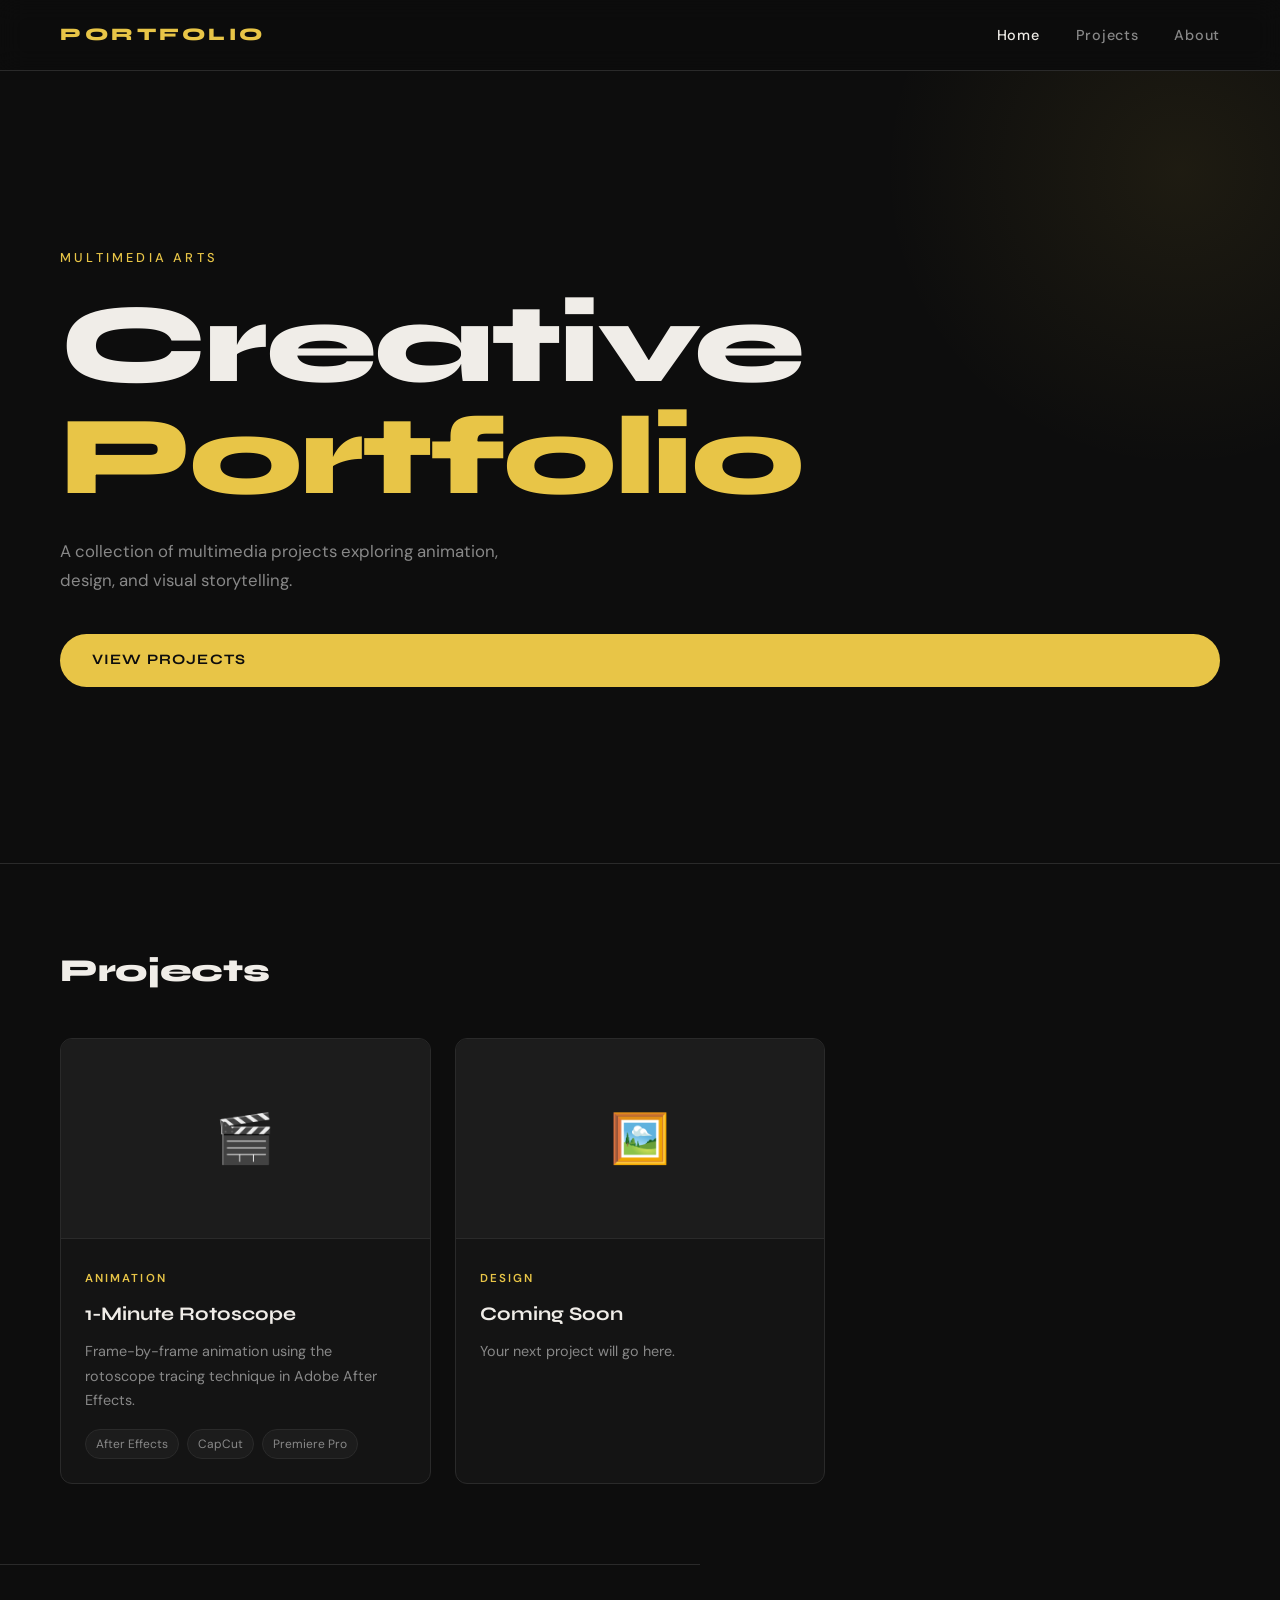
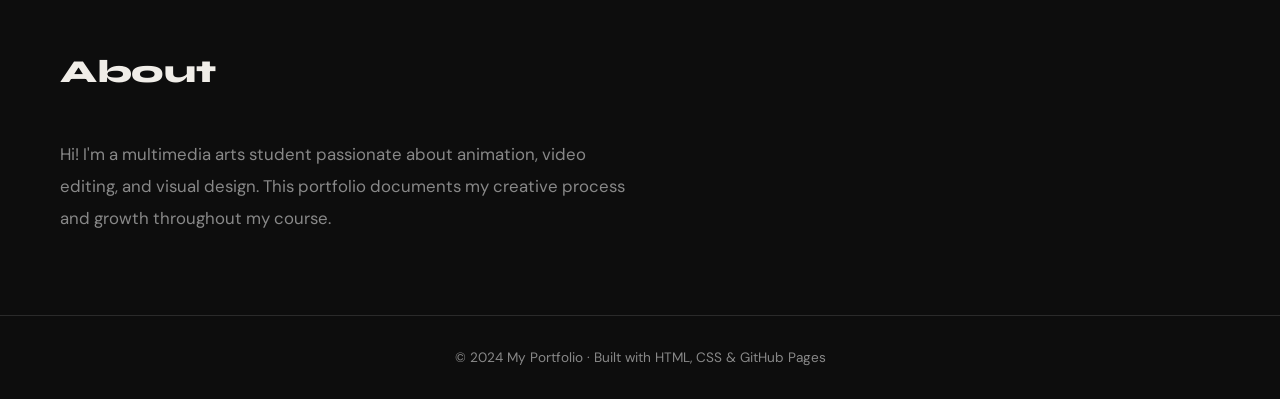
==== index.html @ 3c1a4a7f "Initial commit - ready for publish" ====
<!DOCTYPE html>
<html lang="en">
<head>
  <meta charset="UTF-8" />
  <meta name="viewport" content="width=device-width, initial-scale=1.0"/>
  <title>My Multimedia Portfolio</title>
  <link rel="stylesheet" href="style.css" />
  <link href="https://fonts.googleapis.com/css2?family=Syne:wght@400;600;700;800&family=DM+Sans:ital,wght@0,300;0,400;0,500;1,300&display=swap" rel="stylesheet"/>
</head>
<body>

  <!-- NAVBAR -->
  <nav class="navbar">
    <div class="nav-logo">PORTFOLIO</div>
    <ul class="nav-links">
      <li><a href="index.html" class="active">Home</a></li>
      <li><a href="#projects">Projects</a></li>
      <li><a href="#about">About</a></li>
    </ul>
  </nav>

  <!-- HERO -->
  <section class="hero">
    <div class="hero-tag">Multimedia Arts</div>
    <h1 class="hero-title">Creative<br/><span class="accent">Portfolio</span></h1>
    <p class="hero-sub">A collection of multimedia projects exploring animation, design, and visual storytelling.</p>
    <a href="#projects" class="btn-primary">View Projects</a>
  </section>

  <!-- PROJECTS GRID -->
  <section class="projects" id="projects">
    <h2 class="section-title">Projects</h2>
    <div class="projects-grid">

      <a href="portfolio/rotoscope.html" class="project-card">
        <div class="card-thumb">
          <div class="card-thumb-placeholder">🎬</div>
        </div>
        <div class="card-body">
          <span class="card-tag">Animation</span>
          <h3>1-Minute Rotoscope</h3>
          <p>Frame-by-frame animation using the rotoscope tracing technique in Adobe After Effects.</p>
          <div class="card-tools">
            <span>After Effects</span>
            <span>CapCut</span>
            <span>Premiere Pro</span>
          </div>
        </div>
      </a>

      <!-- Add more project cards here following the same structure -->
      <div class="project-card placeholder-card">
        <div class="card-thumb">
          <div class="card-thumb-placeholder">🖼️</div>
        </div>
        <div class="card-body">
          <span class="card-tag">Design</span>
          <h3>Coming Soon</h3>
          <p>Your next project will go here.</p>
        </div>
      </div>

    </div>
  </section>

  <!-- ABOUT -->
  <section class="about" id="about">
    <h2 class="section-title">About</h2>
    <div class="about-content">
      <p>Hi! I'm a multimedia arts student passionate about animation, video editing, and visual design. This portfolio documents my creative process and growth throughout my course.</p>
    </div>
  </section>

  <!-- FOOTER -->
  <footer class="footer">
    <p>© 2024 My Portfolio · Built with HTML, CSS & GitHub Pages</p>
  </footer>

</body>
</html>
---- style.css ----
/* =============================================
   GLOBAL RESET & VARIABLES
   ============================================= */
*, *::before, *::after {
  margin: 0;
  padding: 0;
  box-sizing: border-box;
}

:root {
  --bg:        #0d0d0d;
  --bg2:       #141414;
  --bg3:       #1c1c1c;
  --border:    #2a2a2a;
  --text:      #f0ede8;
  --text-muted:#888;
  --accent:    #e8c547;
  --accent2:   #e86f47;
  --radius:    12px;
  --font-head: 'Syne', sans-serif;
  --font-body: 'DM Sans', sans-serif;
}

html { scroll-behavior: smooth; }

body {
  background-color: var(--bg);
  color: var(--text);
  font-family: var(--font-body);
  font-size: 16px;
  line-height: 1.7;
}

a { text-decoration: none; color: inherit; }
img { max-width: 100%; display: block; border-radius: var(--radius); }

/* =============================================
   NAVBAR
   ============================================= */
.navbar {
  display: flex;
  align-items: center;
  justify-content: space-between;
  padding: 20px 60px;
  position: sticky;
  top: 0;
  z-index: 100;
  background: rgba(13,13,13,0.92);
  backdrop-filter: blur(12px);
  border-bottom: 1px solid var(--border);
}

.nav-logo {
  font-family: var(--font-head);
  font-weight: 800;
  font-size: 1.1rem;
  letter-spacing: 0.2em;
  color: var(--accent);
}

.nav-links {
  list-style: none;
  display: flex;
  gap: 36px;
}

.nav-links a {
  font-size: 0.9rem;
  font-weight: 500;
  color: var(--text-muted);
  letter-spacing: 0.05em;
  transition: color 0.2s;
}

.nav-links a:hover,
.nav-links a.active {
  color: var(--text);
}

/* =============================================
   HERO (index.html)
   ============================================= */
.hero {
  min-height: 88vh;
  display: flex;
  flex-direction: column;
  justify-content: center;
  padding: 80px 60px;
  position: relative;
  overflow: hidden;
}

.hero::before {
  content: '';
  position: absolute;
  top: -200px; right: -200px;
  width: 600px; height: 600px;
  border-radius: 50%;
  background: radial-gradient(circle, rgba(232,197,71,0.08) 0%, transparent 70%);
  pointer-events: none;
}

.hero-tag {
  font-size: 0.8rem;
  letter-spacing: 0.25em;
  text-transform: uppercase;
  color: var(--accent);
  margin-bottom: 20px;
  font-weight: 500;
}

.hero-title {
  font-family: var(--font-head);
  font-size: clamp(3.5rem, 9vw, 7rem);
  font-weight: 800;
  line-height: 1;
  letter-spacing: -0.02em;
  margin-bottom: 24px;
}

.hero-title .accent { color: var(--accent); }

.hero-sub {
  max-width: 480px;
  color: var(--text-muted);
  font-size: 1.05rem;
  margin-bottom: 40px;
}

.btn-primary {
  display: inline-block;
  background: var(--accent);
  color: #0d0d0d;
  font-family: var(--font-head);
  font-weight: 700;
  font-size: 0.9rem;
  letter-spacing: 0.08em;
  text-transform: uppercase;
  padding: 14px 32px;
  border-radius: 100px;
  transition: opacity 0.2s, transform 0.2s;
}

.btn-primary:hover {
  opacity: 0.85;
  transform: translateY(-2px);
}

/* =============================================
   SECTION TITLES
   ============================================= */
.section-title {
  font-family: var(--font-head);
  font-size: 2rem;
  font-weight: 800;
  letter-spacing: -0.01em;
  margin-bottom: 40px;
}

/* =============================================
   PROJECTS GRID (index.html)
   ============================================= */
.projects {
  padding: 80px 60px;
  border-top: 1px solid var(--border);
}

.projects-grid {
  display: grid;
  grid-template-columns: repeat(auto-fill, minmax(320px, 1fr));
  gap: 24px;
}

.project-card {
  background: var(--bg2);
  border: 1px solid var(--border);
  border-radius: var(--radius);
  overflow: hidden;
  transition: transform 0.25s, border-color 0.25s;
  display: block;
}

.project-card:hover {
  transform: translateY(-6px);
  border-color: var(--accent);
}

.placeholder-card { cursor: default; }
.placeholder-card:hover { transform: none; border-color: var(--border); }

.card-thumb {
  background: var(--bg3);
  height: 200px;
  display: flex;
  align-items: center;
  justify-content: center;
  border-bottom: 1px solid var(--border);
}

.card-thumb-placeholder { font-size: 3rem; }

.card-body { padding: 24px; }

.card-tag {
  font-size: 0.72rem;
  letter-spacing: 0.18em;
  text-transform: uppercase;
  color: var(--accent);
  font-weight: 600;
}

.card-body h3 {
  font-family: var(--font-head);
  font-size: 1.2rem;
  font-weight: 700;
  margin: 8px 0;
}

.card-body p {
  color: var(--text-muted);
  font-size: 0.9rem;
  margin-bottom: 16px;
}

.card-tools {
  display: flex;
  flex-wrap: wrap;
  gap: 8px;
}

.card-tools span {
  font-size: 0.75rem;
  padding: 4px 10px;
  background: var(--bg3);
  border: 1px solid var(--border);
  border-radius: 100px;
  color: var(--text-muted);
}

/* =============================================
   ABOUT (index.html)
   ============================================= */
.about {
  padding: 80px 60px;
  border-top: 1px solid var(--border);
  max-width: 700px;
}

.about-content p {
  font-size: 1.05rem;
  color: var(--text-muted);
  line-height: 1.9;
}

/* =============================================
   FOOTER
   ============================================= */
.footer {
  padding: 30px 60px;
  border-top: 1px solid var(--border);
  text-align: center;
  color: var(--text-muted);
  font-size: 0.85rem;
}

/* =============================================
   PROJECT PAGE HERO (rotoscope.html)
   ============================================= */
.project-hero {
  padding: 80px 60px 60px;
  border-bottom: 1px solid var(--border);
}

.back-link {
  display: inline-flex;
  align-items: center;
  gap: 8px;
  font-size: 0.85rem;
  color: var(--text-muted);
  margin-bottom: 32px;
  transition: color 0.2s;
}
.back-link:hover { color: var(--text); }

.project-hero-tag {
  font-size: 0.78rem;
  letter-spacing: 0.2em;
  text-transform: uppercase;
  color: var(--accent);
  font-weight: 600;
  margin-bottom: 16px;
}

.project-hero h1 {
  font-family: var(--font-head);
  font-size: clamp(2rem, 5vw, 3.8rem);
  font-weight: 800;
  line-height: 1.1;
  letter-spacing: -0.02em;
  margin-bottom: 16px;
  max-width: 700px;
}

.project-hero p {
  color: var(--text-muted);
  font-size: 1.05rem;
  max-width: 580px;
  margin-bottom: 28px;
}

.tool-badges {
  display: flex;
  flex-wrap: wrap;
  gap: 10px;
  margin-bottom: 8px;
}

.tool-badge {
  font-size: 0.8rem;
  font-weight: 500;
  padding: 6px 16px;
  background: var(--bg3);
  border: 1px solid var(--border);
  border-radius: 100px;
  color: var(--text);
}

.disclaimer {
  font-size: 0.8rem;
  color: var(--text-muted);
  font-style: italic;
  margin-top: 12px;
}

/* =============================================
   VIDEO SECTION
   ============================================= */
.video-section {
  padding: 60px;
  border-bottom: 1px solid var(--border);
}

.video-wrapper {
  position: relative;
  padding-bottom: 56.25%;
  height: 0;
  border-radius: var(--radius);
  overflow: hidden;
  background: var(--bg3);
  max-width: 900px;
}

.video-wrapper iframe {
  position: absolute;
  top: 0; left: 0;
  width: 100%; height: 100%;
  border: none;
  border-radius: var(--radius);
}

.video-placeholder {
  position: absolute;
  top: 0; left: 0;
  width: 100%; height: 100%;
  display: flex;
  align-items: center;
  justify-content: center;
  background: var(--bg3);
  border: 2px dashed var(--border);
  border-radius: var(--radius);
  font-size: 1.1rem;
  color: var(--text-muted);
}

.video-placeholder p {
  margin: 0;
}

/* =============================================
   STEPS SECTION
   ============================================= */
.steps-section {
  padding: 80px 60px;
  border-bottom: 1px solid var(--border);
}

.steps-list {
  display: flex;
  flex-direction: column;
  gap: 60px;
  max-width: 860px;
}

.step-item {
  display: grid;
  grid-template-columns: 60px 1fr;
  gap: 24px;
  align-items: start;
}

.step-num {
  font-family: var(--font-head);
  font-size: 3rem;
  font-weight: 800;
  color: var(--border);
  line-height: 1;
  user-select: none;
}

.step-text h5 {
  font-family: var(--font-head);
  font-size: 1.1rem;
  font-weight: 700;
  margin-bottom: 8px;
  color: var(--text);
}

.step-text p {
  color: var(--text-muted);
  font-size: 0.95rem;
  margin-bottom: 16px;
}

.step-text img {
  width: 100%;
  max-width: 600px;
  border: 1px solid var(--border);
  border-radius: var(--radius);
}

/* =============================================
   WEEKLY PROGRESS TABS
   ============================================= */
.progress-section {
  padding: 80px 60px;
}

.weeks-tabs {
  display: flex;
  flex-wrap: wrap;
  gap: 8px;
  margin-bottom: 40px;
}

.week-btn {
  padding: 8px 18px;
  border: 1px solid var(--border);
  border-radius: 100px;
  background: transparent;
  color: var(--text-muted);
  font-family: var(--font-body);
  font-size: 0.85rem;
  cursor: pointer;
  transition: all 0.2s;
}

.week-btn:hover {
  border-color: var(--accent);
  color: var(--text);
}

.week-btn.active {
  background: var(--accent);
  border-color: var(--accent);
  color: #0d0d0d;
  font-weight: 600;
}

.week-content {
  background: var(--bg2);
  border: 1px solid var(--border);
  border-radius: var(--radius);
  padding: 36px;
  min-height: 200px;
  animation: fadeIn 0.3s ease;
}

.week-content h4 {
  font-family: var(--font-head);
  font-size: 1.1rem;
  margin-bottom: 12px;
  color: var(--accent);
}

.week-content p {
  color: var(--text-muted);
  font-size: 0.95rem;
}

@keyframes fadeIn {
  from { opacity: 0; transform: translateY(8px); }
  to   { opacity: 1; transform: translateY(0); }
}

/* =============================================
   RESPONSIVE
   ============================================= */
@media (max-width: 768px) {
  .navbar { padding: 16px 24px; }
  .nav-links { gap: 20px; }
  .hero, .projects, .about, .footer,
  .project-hero, .video-section,
  .steps-section, .progress-section { padding-left: 24px; padding-right: 24px; }
  .step-item { grid-template-columns: 40px 1fr; }
  .step-num { font-size: 2rem; }
}
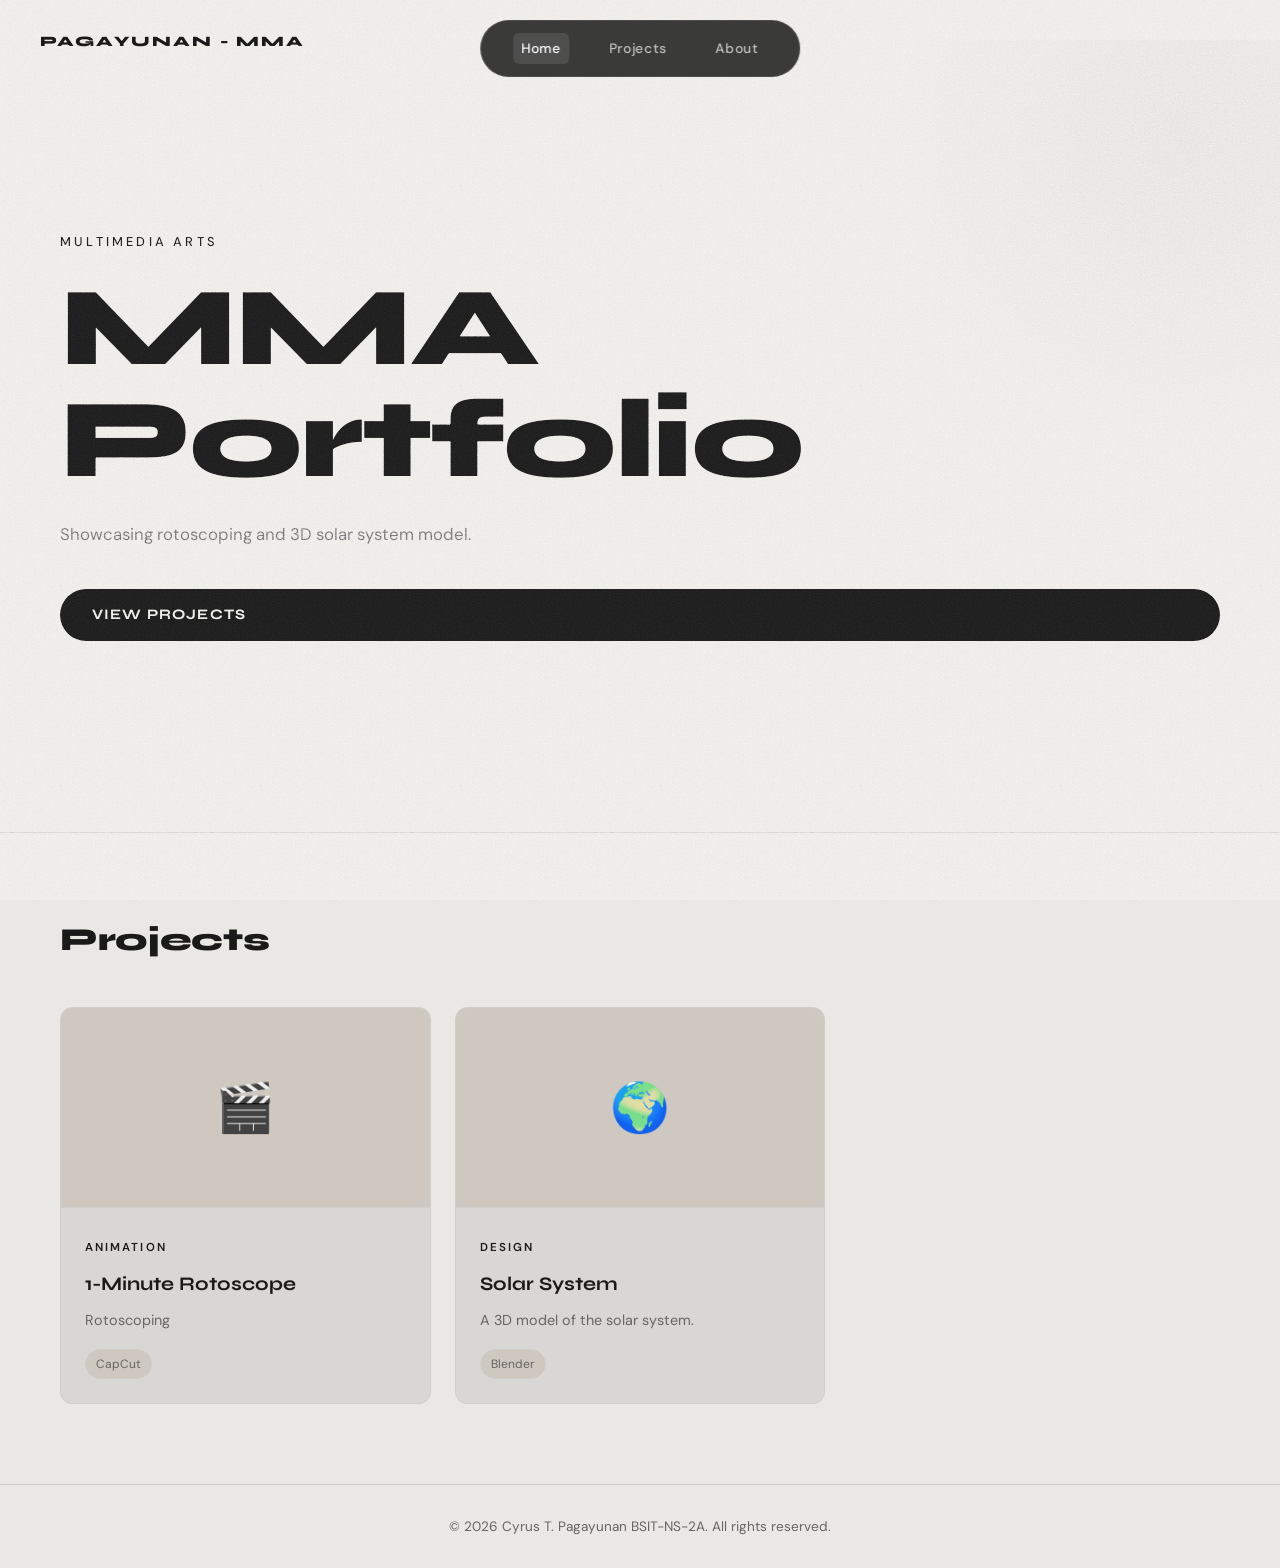
==== commit d6b0d002: "CSS Update" ====
--- a/index.html
+++ b/index.html
@@ -3,7 +3,7 @@
 <head>
   <meta charset="UTF-8" />
   <meta name="viewport" content="width=device-width, initial-scale=1.0"/>
-  <title>My Multimedia Portfolio</title>
+  <title>MMA Portfolio</title>
   <link rel="stylesheet" href="style.css" />
   <link href="https://fonts.googleapis.com/css2?family=Syne:wght@400;600;700;800&family=DM+Sans:ital,wght@0,300;0,400;0,500;1,300&display=swap" rel="stylesheet"/>
 </head>
@@ -11,19 +11,19 @@
 
   <!-- NAVBAR -->
   <nav class="navbar">
-    <div class="nav-logo">PORTFOLIO</div>
+    <a href="index.html" class="brand-logo">PAGAYUNAN - MMA</a>
     <ul class="nav-links">
       <li><a href="index.html" class="active">Home</a></li>
       <li><a href="#projects">Projects</a></li>
-      <li><a href="#about">About</a></li>
+      <li><a href="about.html">About</a></li>
     </ul>
   </nav>
 
   <!-- HERO -->
   <section class="hero">
     <div class="hero-tag">Multimedia Arts</div>
-    <h1 class="hero-title">Creative<br/><span class="accent">Portfolio</span></h1>
-    <p class="hero-sub">A collection of multimedia projects exploring animation, design, and visual storytelling.</p>
+    <h1 class="hero-title">MMA<br/><span class="accent">Portfolio</span></h1>
+    <p class="hero-sub">Showcasing rotoscoping and 3D solar system model.</p>
     <a href="#projects" class="btn-primary">View Projects</a>
   </section>
 
@@ -39,41 +39,37 @@
         <div class="card-body">
           <span class="card-tag">Animation</span>
           <h3>1-Minute Rotoscope</h3>
-          <p>Frame-by-frame animation using the rotoscope tracing technique in Adobe After Effects.</p>
+          <p>Rotoscoping</p>
           <div class="card-tools">
-            <span>After Effects</span>
+            
             <span>CapCut</span>
-            <span>Premiere Pro</span>
+          
           </div>
         </div>
       </a>
 
-      <!-- Add more project cards here following the same structure -->
-      <div class="project-card placeholder-card">
+      <a href="portfolio/solarsystem.html" class="project-card">
         <div class="card-thumb">
-          <div class="card-thumb-placeholder">🖼️</div>
+          <div class="card-thumb-placeholder">🌍</div>
         </div>
         <div class="card-body">
           <span class="card-tag">Design</span>
-          <h3>Coming Soon</h3>
-          <p>Your next project will go here.</p>
+          <h3>Solar System</h3>
+          <p>A 3D model of the solar system.</p>
+          <div class="card-tools">
+
+            <span>Blender</span>
+          
+          </div>
         </div>
-      </div>
+      </a>
 
-    </div>
-  </section>
-
-  <!-- ABOUT -->
-  <section class="about" id="about">
-    <h2 class="section-title">About</h2>
-    <div class="about-content">
-      <p>Hi! I'm a multimedia arts student passionate about animation, video editing, and visual design. This portfolio documents my creative process and growth throughout my course.</p>
     </div>
   </section>
 
   <!-- FOOTER -->
   <footer class="footer">
-    <p>© 2024 My Portfolio · Built with HTML, CSS & GitHub Pages</p>
+    <p>© 2026 Cyrus T. Pagayunan BSIT-NS-2A. All rights reserved.</p>
   </footer>
 
 </body>
--- a/style.css
+++ b/style.css
@@ -8,14 +8,14 @@
 }
 
 :root {
-  --bg:        #0d0d0d;
-  --bg2:       #141414;
-  --bg3:       #1c1c1c;
-  --border:    #2a2a2a;
-  --text:      #f0ede8;
-  --text-muted:#888;
-  --accent:    #e8c547;
-  --accent2:   #e86f47;
+  --bg:        #EAE8E4;
+  --bg2:       #D9D7D3;
+  --bg3:       #CFC8C0;
+  --border:    #D0CECA;
+  --text:      #1A1A1A;
+  --text-muted:#666666;
+  --accent:    #1A1A1A;
+  --accent2:   #333333;
   --radius:    12px;
   --font-head: 'Syne', sans-serif;
   --font-body: 'DM Sans', sans-serif;
@@ -29,6 +29,32 @@
   font-family: var(--font-body);
   font-size: 16px;
   line-height: 1.7;
+  position: relative;
+  animation: pageTransition 0.6s ease-out;
+}
+
+@keyframes pageTransition {
+  from {
+    opacity: 0;
+    transform: translateY(10px);
+  }
+  to {
+    opacity: 1;
+    transform: translateY(0);
+  }
+}
+
+body::before {
+  content: '';
+  position: fixed;
+  top: 0;
+  left: 0;
+  width: 100%;
+  height: 100%;
+  background-image: url('data:image/svg+xml,<svg xmlns="http://www.w3.org/2000/svg" width="100" height="100"><filter id="noise"><feTurbulence type="fractalNoise" baseFrequency="0.9" numOctaves="4" /><feColorMatrix type="saturate" values="0.3" /></filter><rect width="100" height="100" fill="%23EAE8E4" filter="url(%23noise)" /><rect width="100" height="100" fill="%231A1A1A" opacity="0.03" filter="url(%23noise)" /></svg>');
+  pointer-events: none;
+  z-index: 1;
+  mix-blend-mode: overlay;
 }
 
 a { text-decoration: none; color: inherit; }
@@ -41,40 +67,66 @@
   display: flex;
   align-items: center;
   justify-content: space-between;
-  padding: 20px 60px;
-  position: sticky;
-  top: 0;
+  padding: 20px 40px;
+  position: relative;
   z-index: 100;
-  background: rgba(13,13,13,0.92);
-  backdrop-filter: blur(12px);
-  border-bottom: 1px solid var(--border);
-}
-
-.nav-logo {
+  pointer-events: none;
+}
+
+.brand-logo {
   font-family: var(--font-head);
   font-weight: 800;
-  font-size: 1.1rem;
+  font-size: 0.9rem;
+  letter-spacing: 0.15em;
+  color: var(--text);
+  pointer-events: auto;
+  z-index: 101;
+  position: absolute;
+  top: 30px;
+  left: 40px;
+  text-decoration: none;
+  transition: all 0.2s ease;
+}
+
+.brand-logo:hover {
+  opacity: 0.7;
   letter-spacing: 0.2em;
-  color: var(--accent);
 }
 
 .nav-links {
   list-style: none;
   display: flex;
-  gap: 36px;
+  gap: 32px;
+  position: fixed;
+  top: 20px;
+  left: 50%;
+  transform: translateX(-50%);
+  background: rgba(26, 26, 26, 0.85);
+  backdrop-filter: blur(12px);
+  border: 1px solid rgba(255, 255, 255, 0.1);
+  border-radius: 50px;
+  padding: 12px 32px;
+  pointer-events: auto;
+  z-index: 101;
 }
 
 .nav-links a {
-  font-size: 0.9rem;
+  font-size: 0.85rem;
   font-weight: 500;
-  color: var(--text-muted);
+  color: #ffffff;
   letter-spacing: 0.05em;
-  transition: color 0.2s;
+  transition: all 0.2s ease;
+  opacity: 0.7;
+  display: inline-block;
+  padding: 4px 8px;
+  border-radius: 6px;
 }
 
 .nav-links a:hover,
 .nav-links a.active {
-  color: var(--text);
+  color: #ffffff;
+  opacity: 1;
+  background: rgba(255, 255, 255, 0.1);
 }
 
 /* =============================================
@@ -96,7 +148,7 @@
   top: -200px; right: -200px;
   width: 600px; height: 600px;
   border-radius: 50%;
-  background: radial-gradient(circle, rgba(232,197,71,0.08) 0%, transparent 70%);
+  background: radial-gradient(circle, rgba(26,26,26,0.04) 0%, transparent 70%);
   pointer-events: none;
 }
 
@@ -130,7 +182,7 @@
 .btn-primary {
   display: inline-block;
   background: var(--accent);
-  color: #0d0d0d;
+  color: #EAE8E4;
   font-family: var(--font-head);
   font-weight: 700;
   font-size: 0.9rem;
@@ -235,6 +287,27 @@
   border: 1px solid var(--border);
   border-radius: 100px;
   color: var(--text-muted);
+}
+
+/* =============================================
+   IFRAME CONTAINER
+   ============================================= */
+.iframe-container {
+  background: var(--bg2);
+  border: 1px solid #1A1A1A;
+  border-radius: var(--radius);
+  overflow: hidden;
+  min-height: 600px;
+  display: flex;
+  align-items: center;
+  justify-content: center;
+}
+
+.preview-iframe {
+  width: 100%;
+  height: 100%;
+  border: none;
+  min-height: 600px;
 }
 
 /* =============================================
@@ -462,7 +535,7 @@
 .week-btn.active {
   background: var(--accent);
   border-color: var(--accent);
-  color: #0d0d0d;
+  color: #EAE8E4;
   font-weight: 600;
 }
 
@@ -488,7 +561,7 @@
 }
 
 @keyframes fadeIn {
-  from { opacity: 0; transform: translateY(8px); }
+  from { opacity: 0; transform: translateY(10px); }
   to   { opacity: 1; transform: translateY(0); }
 }
 
@@ -503,4 +576,52 @@
   .steps-section, .progress-section { padding-left: 24px; padding-right: 24px; }
   .step-item { grid-template-columns: 40px 1fr; }
   .step-num { font-size: 2rem; }
+}
+
+/* =============================================
+   SOLARSYSTEM
+   ============================================= */
+
+.solar-body {
+  height: 100%;
+  overflow: hidden;
+  display: flex;
+  align-items: center;
+  justify-content: center;
+}
+
+.solar-container {
+  text-align: center;
+  display: flex;
+  flex-direction: column;
+  align-items: center;
+  justify-content: center;
+  padding: 40px 20px;
+}
+
+.solar-title {
+  font-family: var(--font-head);
+  font-size: clamp(2.5rem, 8vw, 4.5rem);
+  font-weight: 800;
+  letter-spacing: -0.02em;
+  line-height: 1;
+  margin-bottom: 20px;
+}
+
+.solar-hr {
+  width: 60px;
+  height: 1px;
+  background-color: var(--text);
+  border: none;
+  margin: 24px 0;
+}
+
+.solar-sub {
+  font-family: var(--font-body);
+  font-size: clamp(0.9rem, 2vw, 1.1rem);
+  font-weight: 400;
+  letter-spacing: 0.1em;
+  text-transform: uppercase;
+  color: var(--text);
+  opacity: 0.8;
 }
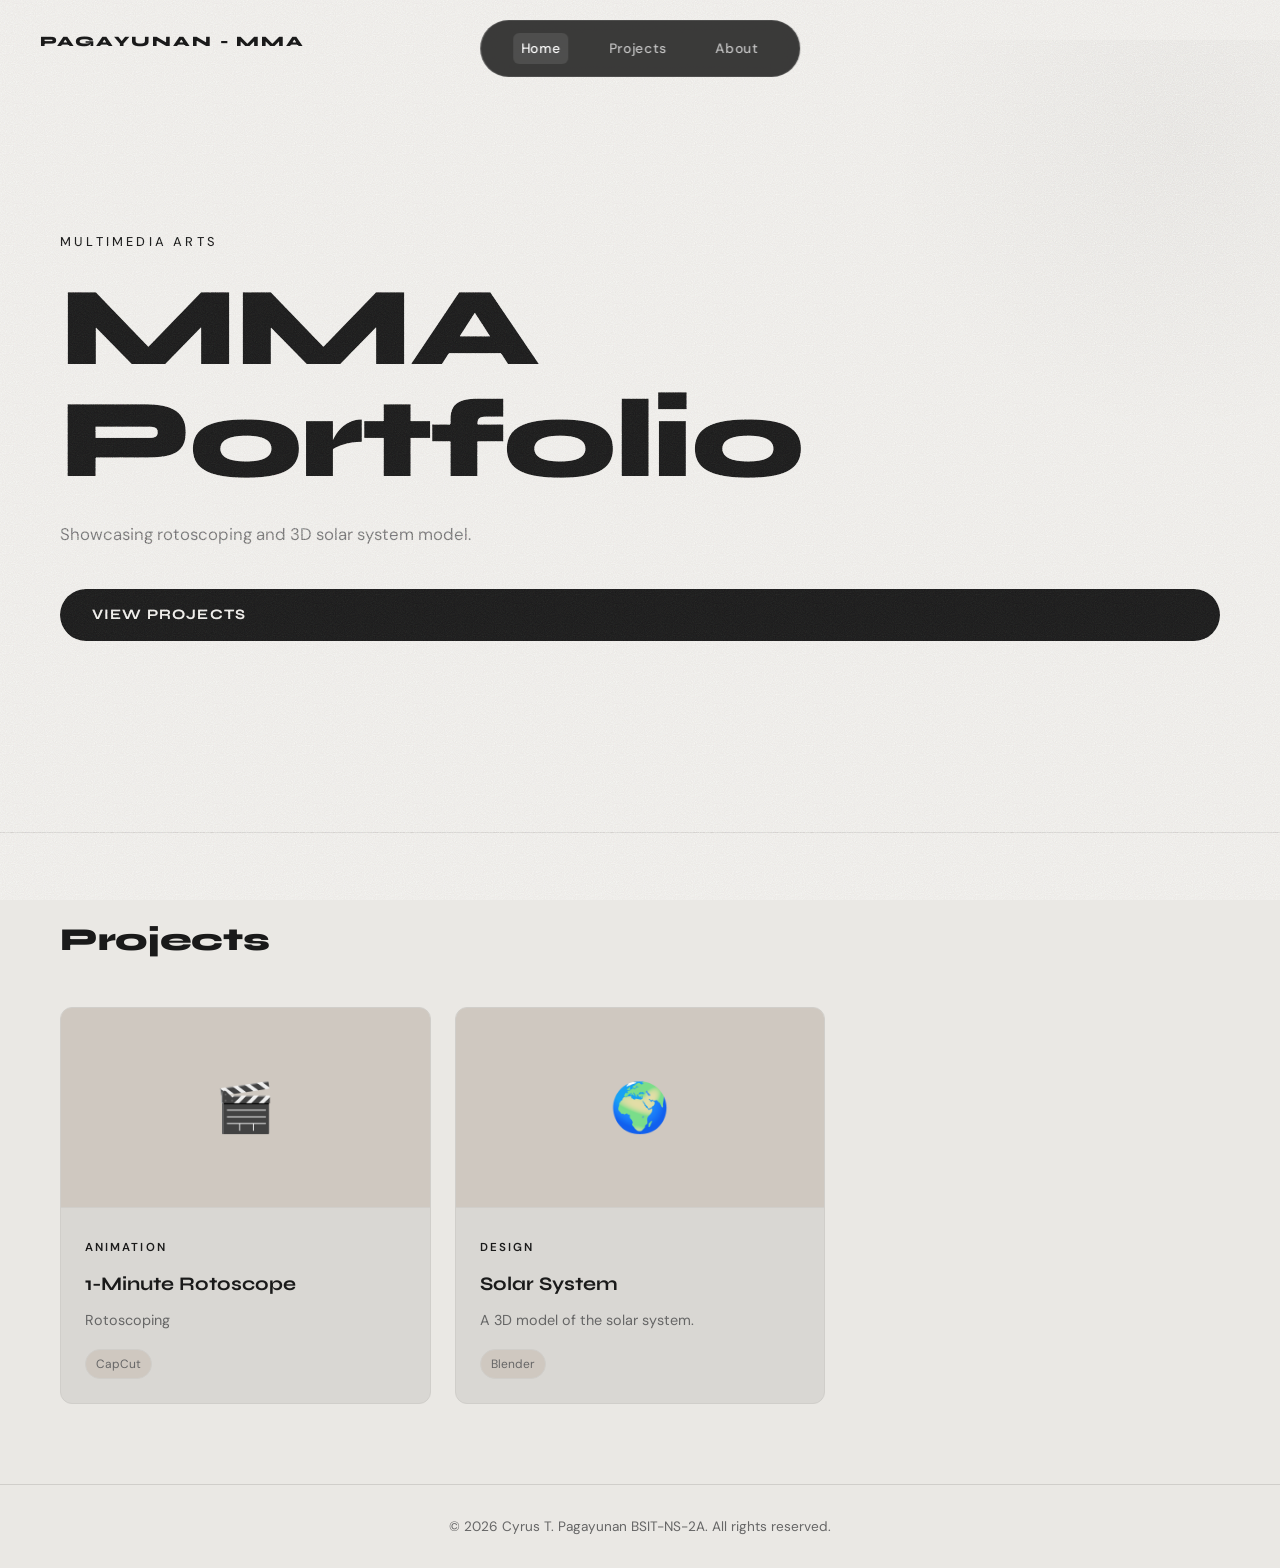
==== commit b175020e: "validation" ====
--- a/index.html
+++ b/index.html
@@ -1,11 +1,11 @@
 <!DOCTYPE html>
 <html lang="en">
 <head>
-  <meta charset="UTF-8" />
-  <meta name="viewport" content="width=device-width, initial-scale=1.0"/>
+  <meta charset="UTF-8">
+  <meta name="viewport" content="width=device-width, initial-scale=1.0">
   <title>MMA Portfolio</title>
-  <link rel="stylesheet" href="style.css" />
-  <link href="https://fonts.googleapis.com/css2?family=Syne:wght@400;600;700;800&family=DM+Sans:ital,wght@0,300;0,400;0,500;1,300&display=swap" rel="stylesheet"/>
+  <link rel="stylesheet" href="style.css">
+  <link href="https://fonts.googleapis.com/css2?family=Syne:wght@400;600;700;800&family=DM+Sans:ital,wght@0,300;0,400;0,500;1,300&display=swap" rel="stylesheet">
 </head>
 <body>
 
--- a/style.css
+++ b/style.css
@@ -24,9 +24,9 @@
 html { scroll-behavior: smooth; }
 
 body {
-  background-color: var(--bg);
-  color: var(--text);
-  font-family: var(--font-body);
+  background-color: var(--bg, #EAE8E4);
+  color: var(--text, #1A1A1A);
+  font-family: var(--font-body, 'DM Sans', sans-serif);
   font-size: 16px;
   line-height: 1.7;
   position: relative;
@@ -58,7 +58,7 @@
 }
 
 a { text-decoration: none; color: inherit; }
-img { max-width: 100%; display: block; border-radius: var(--radius); }
+img { max-width: 100%; display: block; border-radius: var(--radius, 12px); }
 
 /* =============================================
    NAVBAR
@@ -74,12 +74,12 @@
 }
 
 .brand-logo {
-  font-family: var(--font-head);
+  font-family: var(--font-head, 'Syne', sans-serif);
   font-weight: 800;
   font-size: 0.9rem;
   letter-spacing: 0.15em;
-  color: var(--text);
-  pointer-events: auto;
+  color: var(--text, #1A1A1A);
+  pointer-events: auto; /* Necessary: parent navbar has pointer-events: none; re-enables logo interactivity */
   z-index: 101;
   position: absolute;
   top: 30px;
@@ -106,8 +106,9 @@
   border: 1px solid rgba(255, 255, 255, 0.1);
   border-radius: 50px;
   padding: 12px 32px;
-  pointer-events: auto;
+  pointer-events: auto; /* Necessary: parent navbar has pointer-events: none; re-enables nav link interactivity */
   z-index: 101;
+  /* nav-links uses hardcoded colors for dark contrast, no var fallbacks needed */
 }
 
 .nav-links a {
@@ -156,13 +157,13 @@
   font-size: 0.8rem;
   letter-spacing: 0.25em;
   text-transform: uppercase;
-  color: var(--accent);
+  color: var(--accent, #1A1A1A);
   margin-bottom: 20px;
   font-weight: 500;
 }
 
 .hero-title {
-  font-family: var(--font-head);
+  font-family: var(--font-head, 'Syne', sans-serif);
   font-size: clamp(3.5rem, 9vw, 7rem);
   font-weight: 800;
   line-height: 1;
@@ -170,20 +171,20 @@
   margin-bottom: 24px;
 }
 
-.hero-title .accent { color: var(--accent); }
+.hero-title .accent { color: var(--accent, #1A1A1A); }
 
 .hero-sub {
   max-width: 480px;
-  color: var(--text-muted);
+  color: var(--text-muted, #666666);
   font-size: 1.05rem;
   margin-bottom: 40px;
 }
 
 .btn-primary {
   display: inline-block;
-  background: var(--accent);
+  background: var(--accent, #1A1A1A);
   color: #EAE8E4;
-  font-family: var(--font-head);
+  font-family: var(--font-head, 'Syne', sans-serif);
   font-weight: 700;
   font-size: 0.9rem;
   letter-spacing: 0.08em;
@@ -202,7 +203,7 @@
    SECTION TITLES
    ============================================= */
 .section-title {
-  font-family: var(--font-head);
+  font-family: var(--font-head, 'Syne', sans-serif);
   font-size: 2rem;
   font-weight: 800;
   letter-spacing: -0.01em;
@@ -214,7 +215,7 @@
    ============================================= */
 .projects {
   padding: 80px 60px;
-  border-top: 1px solid var(--border);
+  border-top: 1px solid var(--border, #D0CECA);
 }
 
 .projects-grid {
@@ -224,9 +225,9 @@
 }
 
 .project-card {
-  background: var(--bg2);
-  border: 1px solid var(--border);
-  border-radius: var(--radius);
+  background: var(--bg2, #D9D7D3);
+  border: 1px solid var(--border, #D0CECA);
+  border-radius: var(--radius, 12px);
   overflow: hidden;
   transition: transform 0.25s, border-color 0.25s;
   display: block;
@@ -234,19 +235,19 @@
 
 .project-card:hover {
   transform: translateY(-6px);
-  border-color: var(--accent);
+  border-color: var(--accent, #1A1A1A);
 }
 
 .placeholder-card { cursor: default; }
-.placeholder-card:hover { transform: none; border-color: var(--border); }
+.placeholder-card:hover { transform: none; border-color: var(--border, #D0CECA); }
 
 .card-thumb {
-  background: var(--bg3);
+  background: var(--bg3, #CFC8C0);
   height: 200px;
   display: flex;
   align-items: center;
   justify-content: center;
-  border-bottom: 1px solid var(--border);
+  border-bottom: 1px solid var(--border, #D0CECA);
 }
 
 .card-thumb-placeholder { font-size: 3rem; }
@@ -257,19 +258,19 @@
   font-size: 0.72rem;
   letter-spacing: 0.18em;
   text-transform: uppercase;
-  color: var(--accent);
+  color: var(--accent, #1A1A1A);
   font-weight: 600;
 }
 
 .card-body h3 {
-  font-family: var(--font-head);
+  font-family: var(--font-head, 'Syne', sans-serif);
   font-size: 1.2rem;
   font-weight: 700;
   margin: 8px 0;
 }
 
 .card-body p {
-  color: var(--text-muted);
+  color: var(--text-muted, #666666);
   font-size: 0.9rem;
   margin-bottom: 16px;
 }
@@ -283,19 +284,19 @@
 .card-tools span {
   font-size: 0.75rem;
   padding: 4px 10px;
-  background: var(--bg3);
-  border: 1px solid var(--border);
+  background: var(--bg3, #CFC8C0);
+  border: 1px solid var(--border, #D0CECA);
   border-radius: 100px;
-  color: var(--text-muted);
+  color: var(--text-muted, #666666);
 }
 
 /* =============================================
    IFRAME CONTAINER
    ============================================= */
 .iframe-container {
-  background: var(--bg2);
+  background: var(--bg2, #D9D7D3);
   border: 1px solid #1A1A1A;
-  border-radius: var(--radius);
+  border-radius: var(--radius, 12px);
   overflow: hidden;
   min-height: 600px;
   display: flex;
@@ -315,13 +316,13 @@
    ============================================= */
 .about {
   padding: 80px 60px;
-  border-top: 1px solid var(--border);
+  border-top: 1px solid var(--border, #D0CECA);
   max-width: 700px;
 }
 
 .about-content p {
   font-size: 1.05rem;
-  color: var(--text-muted);
+  color: var(--text-muted, #666666);
   line-height: 1.9;
 }
 
@@ -330,9 +331,9 @@
    ============================================= */
 .footer {
   padding: 30px 60px;
-  border-top: 1px solid var(--border);
+  border-top: 1px solid var(--border, #D0CECA);
   text-align: center;
-  color: var(--text-muted);
+  color: var(--text-muted, #666666);
   font-size: 0.85rem;
 }
 
@@ -341,7 +342,7 @@
    ============================================= */
 .project-hero {
   padding: 80px 60px 60px;
-  border-bottom: 1px solid var(--border);
+  border-bottom: 1px solid var(--border, #D0CECA);
 }
 
 .back-link {
@@ -349,23 +350,23 @@
   align-items: center;
   gap: 8px;
   font-size: 0.85rem;
-  color: var(--text-muted);
+  color: var(--text-muted, #666666);
   margin-bottom: 32px;
   transition: color 0.2s;
 }
-.back-link:hover { color: var(--text); }
+.back-link:hover { color: var(--text, #1A1A1A); }
 
 .project-hero-tag {
   font-size: 0.78rem;
   letter-spacing: 0.2em;
   text-transform: uppercase;
-  color: var(--accent);
+  color: var(--accent, #1A1A1A);
   font-weight: 600;
   margin-bottom: 16px;
 }
 
 .project-hero h1 {
-  font-family: var(--font-head);
+  font-family: var(--font-head, 'Syne', sans-serif);
   font-size: clamp(2rem, 5vw, 3.8rem);
   font-weight: 800;
   line-height: 1.1;
@@ -375,7 +376,7 @@
 }
 
 .project-hero p {
-  color: var(--text-muted);
+  color: var(--text-muted, #666666);
   font-size: 1.05rem;
   max-width: 580px;
   margin-bottom: 28px;
@@ -392,15 +393,15 @@
   font-size: 0.8rem;
   font-weight: 500;
   padding: 6px 16px;
-  background: var(--bg3);
-  border: 1px solid var(--border);
+  background: var(--bg3, #CFC8C0);
+  border: 1px solid var(--border, #D0CECA);
   border-radius: 100px;
-  color: var(--text);
+  color: var(--text, #1A1A1A);
 }
 
 .disclaimer {
   font-size: 0.8rem;
-  color: var(--text-muted);
+  color: var(--text-muted, #666666);
   font-style: italic;
   margin-top: 12px;
 }
@@ -410,16 +411,16 @@
    ============================================= */
 .video-section {
   padding: 60px;
-  border-bottom: 1px solid var(--border);
+  border-bottom: 1px solid var(--border, #D0CECA);
 }
 
 .video-wrapper {
   position: relative;
   padding-bottom: 56.25%;
   height: 0;
-  border-radius: var(--radius);
+  border-radius: var(--radius, 12px);
   overflow: hidden;
-  background: var(--bg3);
+  background: var(--bg3, #CFC8C0);
   max-width: 900px;
 }
 
@@ -428,7 +429,7 @@
   top: 0; left: 0;
   width: 100%; height: 100%;
   border: none;
-  border-radius: var(--radius);
+  border-radius: var(--radius, 12px);
 }
 
 .video-placeholder {
@@ -438,11 +439,11 @@
   display: flex;
   align-items: center;
   justify-content: center;
-  background: var(--bg3);
-  border: 2px dashed var(--border);
-  border-radius: var(--radius);
+  background: var(--bg3, #CFC8C0);
+  border: 2px dashed var(--border, #D0CECA);
+  border-radius: var(--radius, 12px);
   font-size: 1.1rem;
-  color: var(--text-muted);
+  color: var(--text-muted, #666666);
 }
 
 .video-placeholder p {
@@ -454,7 +455,7 @@
    ============================================= */
 .steps-section {
   padding: 80px 60px;
-  border-bottom: 1px solid var(--border);
+  border-bottom: 1px solid var(--border, #D0CECA);
 }
 
 .steps-list {
@@ -472,24 +473,24 @@
 }
 
 .step-num {
-  font-family: var(--font-head);
+  font-family: var(--font-head, 'Syne', sans-serif);
   font-size: 3rem;
   font-weight: 800;
-  color: var(--border);
+  color: var(--border, #D0CECA);
   line-height: 1;
   user-select: none;
 }
 
 .step-text h5 {
-  font-family: var(--font-head);
+  font-family: var(--font-head, 'Syne', sans-serif);
   font-size: 1.1rem;
   font-weight: 700;
   margin-bottom: 8px;
-  color: var(--text);
+  color: var(--text, #1A1A1A);
 }
 
 .step-text p {
-  color: var(--text-muted);
+  color: var(--text-muted, #666666);
   font-size: 0.95rem;
   margin-bottom: 16px;
 }
@@ -497,8 +498,8 @@
 .step-text img {
   width: 100%;
   max-width: 600px;
-  border: 1px solid var(--border);
-  border-radius: var(--radius);
+  border: 1px solid var(--border, #D0CECA);
+  border-radius: var(--radius, 12px);
 }
 
 /* =============================================
@@ -517,47 +518,52 @@
 
 .week-btn {
   padding: 8px 18px;
-  border: 1px solid var(--border);
+  border: 1px solid var(--border, #D0CECA);
   border-radius: 100px;
   background: transparent;
-  color: var(--text-muted);
-  font-family: var(--font-body);
+  color: var(--text-muted, #666666);
+  font-family: var(--font-body, 'DM Sans', sans-serif);
   font-size: 0.85rem;
   cursor: pointer;
   transition: all 0.2s;
 }
 
 .week-btn:hover {
-  border-color: var(--accent);
-  color: var(--text);
+  border-color: var(--accent, #1A1A1A);
+  color: var(--text, #1A1A1A);
 }
 
 .week-btn.active {
-  background: var(--accent);
-  border-color: var(--accent);
+  background: var(--accent, #1A1A1A);
+  border-color: var(--accent, #1A1A1A);
   color: #EAE8E4;
   font-weight: 600;
 }
 
 .week-content {
-  background: var(--bg2);
-  border: 1px solid var(--border);
-  border-radius: var(--radius);
+  background: var(--bg2, #D9D7D3);
+  border: 1px solid var(--border, #D0CECA);
+  border-radius: var(--radius, 12px);
   padding: 36px;
   min-height: 200px;
   animation: fadeIn 0.3s ease;
 }
 
 .week-content h4 {
-  font-family: var(--font-head);
+  font-family: var(--font-head, 'Syne', sans-serif);
   font-size: 1.1rem;
   margin-bottom: 12px;
-  color: var(--accent);
+  color: var(--accent, #1A1A1A);
 }
 
 .week-content p {
-  color: var(--text-muted);
+  color: var(--text-muted, #666666);
   font-size: 0.95rem;
+}
+
+.week-content a {
+  color: var(--accent, #1A1A1A);
+  text-decoration: underline;
 }
 
 @keyframes fadeIn {
@@ -600,7 +606,7 @@
 }
 
 .solar-title {
-  font-family: var(--font-head);
+  font-family: var(--font-head, 'Syne', sans-serif);
   font-size: clamp(2.5rem, 8vw, 4.5rem);
   font-weight: 800;
   letter-spacing: -0.02em;
@@ -611,17 +617,17 @@
 .solar-hr {
   width: 60px;
   height: 1px;
-  background-color: var(--text);
+  background-color: var(--text, #1A1A1A);
   border: none;
   margin: 24px 0;
 }
 
 .solar-sub {
-  font-family: var(--font-body);
+  font-family: var(--font-body, 'DM Sans', sans-serif);
   font-size: clamp(0.9rem, 2vw, 1.1rem);
   font-weight: 400;
   letter-spacing: 0.1em;
   text-transform: uppercase;
-  color: var(--text);
+  color: var(--text, #1A1A1A);
   opacity: 0.8;
 }
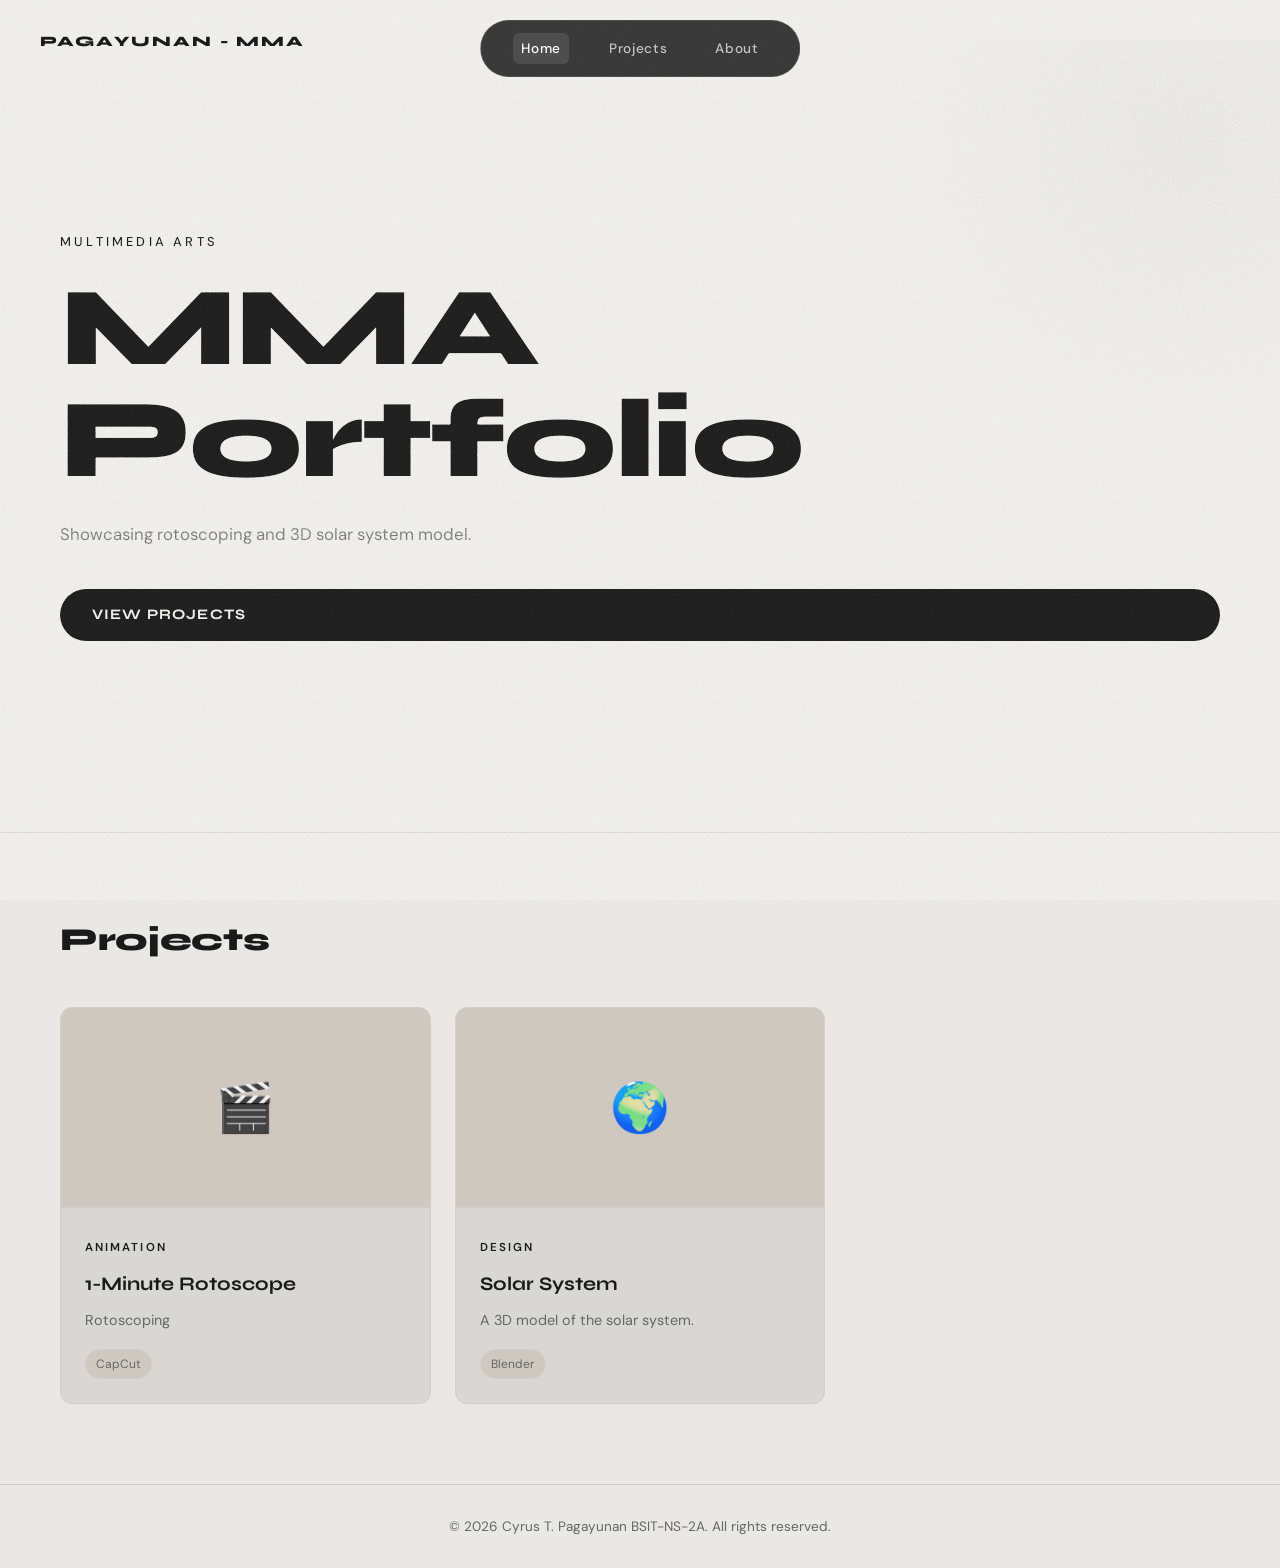
==== commit ea4ae466: "validator" ====
--- a/index.html
+++ b/index.html
@@ -22,7 +22,7 @@
   <!-- HERO -->
   <section class="hero">
     <div class="hero-tag">Multimedia Arts</div>
-    <h1 class="hero-title">MMA<br/><span class="accent">Portfolio</span></h1>
+    <h1 class="hero-title">MMA<br><span class="accent">Portfolio</span></h1>
     <p class="hero-sub">Showcasing rotoscoping and 3D solar system model.</p>
     <a href="#projects" class="btn-primary">View Projects</a>
   </section>
--- a/style.css
+++ b/style.css
@@ -7,26 +7,14 @@
   box-sizing: border-box;
 }
 
-:root {
-  --bg:        #EAE8E4;
-  --bg2:       #D9D7D3;
-  --bg3:       #CFC8C0;
-  --border:    #D0CECA;
-  --text:      #1A1A1A;
-  --text-muted:#666666;
-  --accent:    #1A1A1A;
-  --accent2:   #333333;
-  --radius:    12px;
-  --font-head: 'Syne', sans-serif;
-  --font-body: 'DM Sans', sans-serif;
-}
+
 
 html { scroll-behavior: smooth; }
 
 body {
-  background-color: var(--bg, #EAE8E4);
-  color: var(--text, #1A1A1A);
-  font-family: var(--font-body, 'DM Sans', sans-serif);
+  background-color: #EAE8E4;
+  color: #1A1A1A;
+  font-family: 'DM Sans', sans-serif;
   font-size: 16px;
   line-height: 1.7;
   position: relative;
@@ -58,7 +46,7 @@
 }
 
 a { text-decoration: none; color: inherit; }
-img { max-width: 100%; display: block; border-radius: var(--radius, 12px); }
+img { max-width: 100%; display: block; border-radius: 12px; }
 
 /* =============================================
    NAVBAR
@@ -74,12 +62,11 @@
 }
 
 .brand-logo {
-  font-family: var(--font-head, 'Syne', sans-serif);
+  font-family: 'Syne', sans-serif;
   font-weight: 800;
   font-size: 0.9rem;
   letter-spacing: 0.15em;
-  color: var(--text, #1A1A1A);
-  pointer-events: auto; /* Necessary: parent navbar has pointer-events: none; re-enables logo interactivity */
+  color: #1A1A1A;
   z-index: 101;
   position: absolute;
   top: 30px;
@@ -102,11 +89,9 @@
   left: 50%;
   transform: translateX(-50%);
   background: rgba(26, 26, 26, 0.85);
-  backdrop-filter: blur(12px);
   border: 1px solid rgba(255, 255, 255, 0.1);
   border-radius: 50px;
   padding: 12px 32px;
-  pointer-events: auto; /* Necessary: parent navbar has pointer-events: none; re-enables nav link interactivity */
   z-index: 101;
   /* nav-links uses hardcoded colors for dark contrast, no var fallbacks needed */
 }
@@ -157,13 +142,13 @@
   font-size: 0.8rem;
   letter-spacing: 0.25em;
   text-transform: uppercase;
-  color: var(--accent, #1A1A1A);
+  color: #1A1A1A;
   margin-bottom: 20px;
   font-weight: 500;
 }
 
 .hero-title {
-  font-family: var(--font-head, 'Syne', sans-serif);
+  font-family: 'Syne', sans-serif;
   font-size: clamp(3.5rem, 9vw, 7rem);
   font-weight: 800;
   line-height: 1;
@@ -171,20 +156,20 @@
   margin-bottom: 24px;
 }
 
-.hero-title .accent { color: var(--accent, #1A1A1A); }
+.hero-title .accent { color: #1A1A1A; }
 
 .hero-sub {
   max-width: 480px;
-  color: var(--text-muted, #666666);
+  color: #666666;
   font-size: 1.05rem;
   margin-bottom: 40px;
 }
 
 .btn-primary {
   display: inline-block;
-  background: var(--accent, #1A1A1A);
+  background: #1A1A1A;
   color: #EAE8E4;
-  font-family: var(--font-head, 'Syne', sans-serif);
+  font-family: 'Syne', sans-serif;
   font-weight: 700;
   font-size: 0.9rem;
   letter-spacing: 0.08em;
@@ -203,7 +188,7 @@
    SECTION TITLES
    ============================================= */
 .section-title {
-  font-family: var(--font-head, 'Syne', sans-serif);
+  font-family: 'Syne', sans-serif;
   font-size: 2rem;
   font-weight: 800;
   letter-spacing: -0.01em;
@@ -215,7 +200,7 @@
    ============================================= */
 .projects {
   padding: 80px 60px;
-  border-top: 1px solid var(--border, #D0CECA);
+  border-top: 1px solid #D0CECA;
 }
 
 .projects-grid {
@@ -225,9 +210,9 @@
 }
 
 .project-card {
-  background: var(--bg2, #D9D7D3);
-  border: 1px solid var(--border, #D0CECA);
-  border-radius: var(--radius, 12px);
+  background: #D9D7D3;
+  border: 1px solid #D0CECA;
+  border-radius: 12px;
   overflow: hidden;
   transition: transform 0.25s, border-color 0.25s;
   display: block;
@@ -235,19 +220,19 @@
 
 .project-card:hover {
   transform: translateY(-6px);
-  border-color: var(--accent, #1A1A1A);
+  border-color: #1A1A1A;
 }
 
 .placeholder-card { cursor: default; }
-.placeholder-card:hover { transform: none; border-color: var(--border, #D0CECA); }
+.placeholder-card:hover { transform: none; border-color: #D0CECA; }
 
 .card-thumb {
-  background: var(--bg3, #CFC8C0);
+  background: #CFC8C0;
   height: 200px;
   display: flex;
   align-items: center;
   justify-content: center;
-  border-bottom: 1px solid var(--border, #D0CECA);
+  border-bottom: 1px solid #D0CECA;
 }
 
 .card-thumb-placeholder { font-size: 3rem; }
@@ -258,19 +243,19 @@
   font-size: 0.72rem;
   letter-spacing: 0.18em;
   text-transform: uppercase;
-  color: var(--accent, #1A1A1A);
+  color: #1A1A1A;
   font-weight: 600;
 }
 
 .card-body h3 {
-  font-family: var(--font-head, 'Syne', sans-serif);
+  font-family: 'Syne', sans-serif;
   font-size: 1.2rem;
   font-weight: 700;
   margin: 8px 0;
 }
 
 .card-body p {
-  color: var(--text-muted, #666666);
+  color: #666666;
   font-size: 0.9rem;
   margin-bottom: 16px;
 }
@@ -284,19 +269,19 @@
 .card-tools span {
   font-size: 0.75rem;
   padding: 4px 10px;
-  background: var(--bg3, #CFC8C0);
-  border: 1px solid var(--border, #D0CECA);
+  background: #CFC8C0;
+  border: 1px solid #D0CECA;
   border-radius: 100px;
-  color: var(--text-muted, #666666);
+  color: #666666;
 }
 
 /* =============================================
    IFRAME CONTAINER
    ============================================= */
 .iframe-container {
-  background: var(--bg2, #D9D7D3);
+  background: #D9D7D3;
   border: 1px solid #1A1A1A;
-  border-radius: var(--radius, 12px);
+  border-radius: 12px;
   overflow: hidden;
   min-height: 600px;
   display: flex;
@@ -316,13 +301,13 @@
    ============================================= */
 .about {
   padding: 80px 60px;
-  border-top: 1px solid var(--border, #D0CECA);
+  border-top: 1px solid #D0CECA;
   max-width: 700px;
 }
 
 .about-content p {
   font-size: 1.05rem;
-  color: var(--text-muted, #666666);
+  color: #666666;
   line-height: 1.9;
 }
 
@@ -331,9 +316,9 @@
    ============================================= */
 .footer {
   padding: 30px 60px;
-  border-top: 1px solid var(--border, #D0CECA);
+  border-top: 1px solid #D0CECA;
   text-align: center;
-  color: var(--text-muted, #666666);
+  color: #666666;
   font-size: 0.85rem;
 }
 
@@ -342,7 +327,7 @@
    ============================================= */
 .project-hero {
   padding: 80px 60px 60px;
-  border-bottom: 1px solid var(--border, #D0CECA);
+  border-bottom: 1px solid #D0CECA;
 }
 
 .back-link {
@@ -350,23 +335,23 @@
   align-items: center;
   gap: 8px;
   font-size: 0.85rem;
-  color: var(--text-muted, #666666);
+  color: #666666;
   margin-bottom: 32px;
   transition: color 0.2s;
 }
-.back-link:hover { color: var(--text, #1A1A1A); }
+.back-link:hover { color: #1A1A1A; }
 
 .project-hero-tag {
   font-size: 0.78rem;
   letter-spacing: 0.2em;
   text-transform: uppercase;
-  color: var(--accent, #1A1A1A);
+  color: #1A1A1A;
   font-weight: 600;
   margin-bottom: 16px;
 }
 
 .project-hero h1 {
-  font-family: var(--font-head, 'Syne', sans-serif);
+  font-family: 'Syne', sans-serif;
   font-size: clamp(2rem, 5vw, 3.8rem);
   font-weight: 800;
   line-height: 1.1;
@@ -376,7 +361,7 @@
 }
 
 .project-hero p {
-  color: var(--text-muted, #666666);
+  color: #666666;
   font-size: 1.05rem;
   max-width: 580px;
   margin-bottom: 28px;
@@ -393,15 +378,15 @@
   font-size: 0.8rem;
   font-weight: 500;
   padding: 6px 16px;
-  background: var(--bg3, #CFC8C0);
-  border: 1px solid var(--border, #D0CECA);
+  background: #CFC8C0;
+  border: 1px solid #D0CECA;
   border-radius: 100px;
-  color: var(--text, #1A1A1A);
+  color: #1A1A1A;
 }
 
 .disclaimer {
   font-size: 0.8rem;
-  color: var(--text-muted, #666666);
+  color: #666666;
   font-style: italic;
   margin-top: 12px;
 }
@@ -411,16 +396,16 @@
    ============================================= */
 .video-section {
   padding: 60px;
-  border-bottom: 1px solid var(--border, #D0CECA);
+  border-bottom: 1px solid #D0CECA;
 }
 
 .video-wrapper {
   position: relative;
   padding-bottom: 56.25%;
   height: 0;
-  border-radius: var(--radius, 12px);
+  border-radius: 12px;
   overflow: hidden;
-  background: var(--bg3, #CFC8C0);
+  background: #CFC8C0;
   max-width: 900px;
 }
 
@@ -429,7 +414,7 @@
   top: 0; left: 0;
   width: 100%; height: 100%;
   border: none;
-  border-radius: var(--radius, 12px);
+  border-radius: 12px;
 }
 
 .video-placeholder {
@@ -439,11 +424,11 @@
   display: flex;
   align-items: center;
   justify-content: center;
-  background: var(--bg3, #CFC8C0);
-  border: 2px dashed var(--border, #D0CECA);
-  border-radius: var(--radius, 12px);
+  background: #CFC8C0;
+  border: 2px dashed #D0CECA;
+  border-radius: 12px;
   font-size: 1.1rem;
-  color: var(--text-muted, #666666);
+  color: #666666;
 }
 
 .video-placeholder p {
@@ -455,7 +440,7 @@
    ============================================= */
 .steps-section {
   padding: 80px 60px;
-  border-bottom: 1px solid var(--border, #D0CECA);
+  border-bottom: 1px solid #D0CECA;
 }
 
 .steps-list {
@@ -473,24 +458,26 @@
 }
 
 .step-num {
-  font-family: var(--font-head, 'Syne', sans-serif);
+  font-family: 'Syne', sans-serif;
   font-size: 3rem;
   font-weight: 800;
-  color: var(--border, #D0CECA);
+  color: #D0CECA;
   line-height: 1;
+  -webkit-user-select: none;
+  -moz-user-select: none;
   user-select: none;
 }
 
 .step-text h5 {
-  font-family: var(--font-head, 'Syne', sans-serif);
+  font-family: 'Syne', sans-serif;
   font-size: 1.1rem;
   font-weight: 700;
   margin-bottom: 8px;
-  color: var(--text, #1A1A1A);
+  color: #1A1A1A;
 }
 
 .step-text p {
-  color: var(--text-muted, #666666);
+  color: #666666;
   font-size: 0.95rem;
   margin-bottom: 16px;
 }
@@ -498,8 +485,8 @@
 .step-text img {
   width: 100%;
   max-width: 600px;
-  border: 1px solid var(--border, #D0CECA);
-  border-radius: var(--radius, 12px);
+  border: 1px solid #D0CECA;
+  border-radius: 12px;
 }
 
 /* =============================================
@@ -518,51 +505,51 @@
 
 .week-btn {
   padding: 8px 18px;
-  border: 1px solid var(--border, #D0CECA);
+  border: 1px solid #D0CECA;
   border-radius: 100px;
   background: transparent;
-  color: var(--text-muted, #666666);
-  font-family: var(--font-body, 'DM Sans', sans-serif);
+  color: #666666;
+  font-family: 'DM Sans', sans-serif;
   font-size: 0.85rem;
   cursor: pointer;
   transition: all 0.2s;
 }
 
 .week-btn:hover {
-  border-color: var(--accent, #1A1A1A);
-  color: var(--text, #1A1A1A);
+  border-color: #1A1A1A;
+  color: #1A1A1A;
 }
 
 .week-btn.active {
-  background: var(--accent, #1A1A1A);
-  border-color: var(--accent, #1A1A1A);
+  background: #1A1A1A;
+  border-color: #1A1A1A;
   color: #EAE8E4;
   font-weight: 600;
 }
 
 .week-content {
-  background: var(--bg2, #D9D7D3);
-  border: 1px solid var(--border, #D0CECA);
-  border-radius: var(--radius, 12px);
+  background: #D9D7D3;
+  border: 1px solid #D0CECA;
+  border-radius: 12px;
   padding: 36px;
   min-height: 200px;
   animation: fadeIn 0.3s ease;
 }
 
 .week-content h4 {
-  font-family: var(--font-head, 'Syne', sans-serif);
+  font-family: 'Syne', sans-serif;
   font-size: 1.1rem;
   margin-bottom: 12px;
-  color: var(--accent, #1A1A1A);
+  color: #1A1A1A;
 }
 
 .week-content p {
-  color: var(--text-muted, #666666);
+  color: #666666;
   font-size: 0.95rem;
 }
 
 .week-content a {
-  color: var(--accent, #1A1A1A);
+  color: #1A1A1A;
   text-decoration: underline;
 }
 
@@ -606,7 +593,7 @@
 }
 
 .solar-title {
-  font-family: var(--font-head, 'Syne', sans-serif);
+  font-family: 'Syne', sans-serif;
   font-size: clamp(2.5rem, 8vw, 4.5rem);
   font-weight: 800;
   letter-spacing: -0.02em;
@@ -617,17 +604,17 @@
 .solar-hr {
   width: 60px;
   height: 1px;
-  background-color: var(--text, #1A1A1A);
+  background-color: #1A1A1A;
   border: none;
   margin: 24px 0;
 }
 
 .solar-sub {
-  font-family: var(--font-body, 'DM Sans', sans-serif);
+  font-family: 'DM Sans', sans-serif;
   font-size: clamp(0.9rem, 2vw, 1.1rem);
   font-weight: 400;
   letter-spacing: 0.1em;
   text-transform: uppercase;
-  color: var(--text, #1A1A1A);
+  color: #1A1A1A;
   opacity: 0.8;
 }
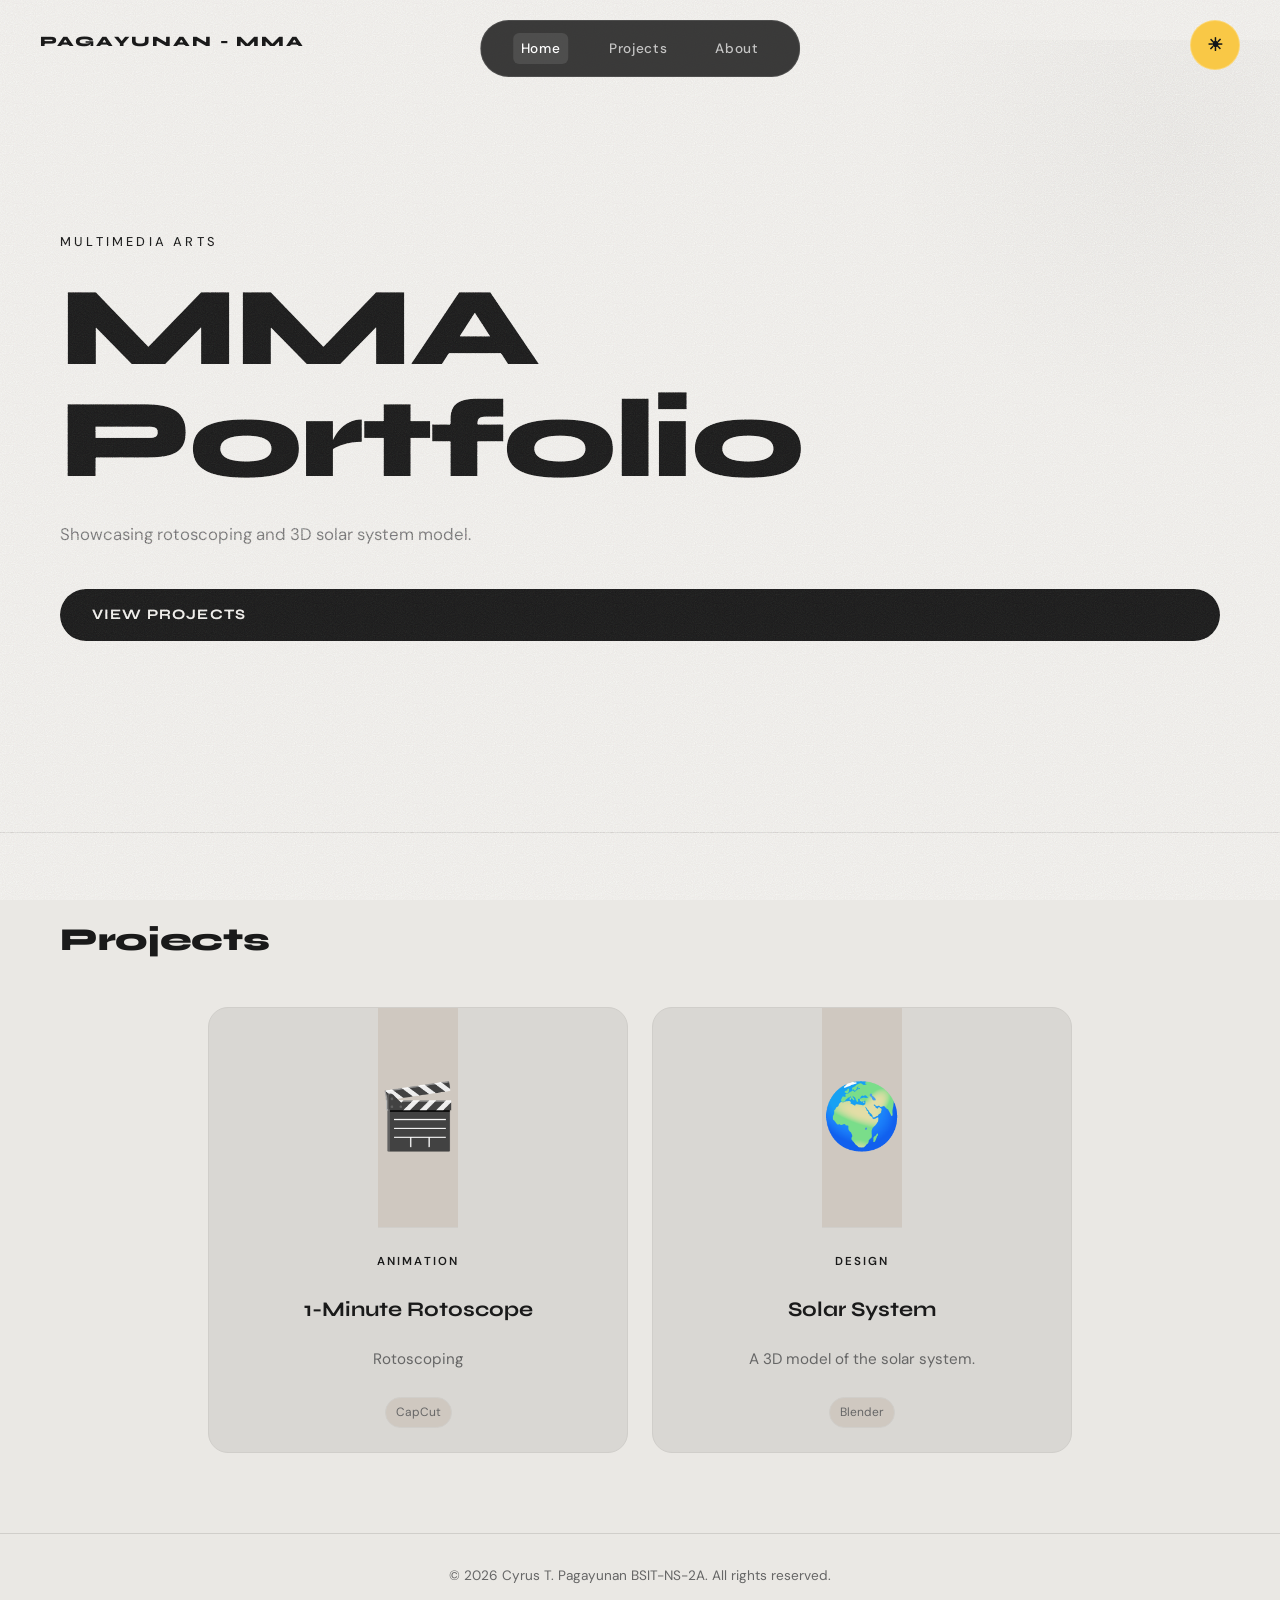
==== commit cd9df3d7: "dark mode" ====
--- a/index.html
+++ b/index.html
@@ -7,7 +7,7 @@
   <link rel="stylesheet" href="style.css">
   <link href="https://fonts.googleapis.com/css2?family=Syne:wght@400;600;700;800&family=DM+Sans:ital,wght@0,300;0,400;0,500;1,300&display=swap" rel="stylesheet">
 </head>
-<body>
+<body id="top">
 
   <!-- NAVBAR -->
   <nav class="navbar">
@@ -17,6 +17,7 @@
       <li><a href="#projects">Projects</a></li>
       <li><a href="about.html">About</a></li>
     </ul>
+    <button type="button" class="theme-toggle" aria-label="Toggle dark mode">☀</button>
   </nav>
 
   <!-- HERO -->
@@ -72,5 +73,30 @@
     <p>© 2026 Cyrus T. Pagayunan BSIT-NS-2A. All rights reserved.</p>
   </footer>
 
+  <a href="#top" class="back-to-top">↑</a>
+  <script>
+    const backTopBtn = document.querySelector('.back-to-top');
+    const themeToggle = document.querySelector('.theme-toggle');
+    const applyTheme = theme => {
+      document.body.classList.toggle('dark', theme === 'dark');
+      if (!themeToggle) return;
+      themeToggle.textContent = theme === 'dark' ? '☾' : '☀';
+      themeToggle.style.color = theme === 'dark' ? '#FFFFFF' : '#111418';
+    };
+    const savedTheme = localStorage.getItem('theme');
+    applyTheme(savedTheme === 'dark' ? 'dark' : 'light');
+    if (themeToggle) {
+      themeToggle.addEventListener('click', () => {
+        const next = document.body.classList.contains('dark') ? 'light' : 'dark';
+        applyTheme(next);
+        localStorage.setItem('theme', next);
+      });
+    }
+    window.addEventListener('scroll', () => {
+      if (!backTopBtn) return;
+      if (window.scrollY > 260) backTopBtn.classList.add('show');
+      else backTopBtn.classList.remove('show');
+    });
+  </script>
 </body>
 </html>
--- a/style.css
+++ b/style.css
@@ -58,7 +58,6 @@
   padding: 20px 40px;
   position: relative;
   z-index: 100;
-  pointer-events: none;
 }
 
 .brand-logo {
@@ -94,6 +93,194 @@
   padding: 12px 32px;
   z-index: 101;
   /* nav-links uses hardcoded colors for dark contrast, no var fallbacks needed */
+}
+
+.theme-toggle {
+  position: absolute;
+  top: 20px;
+  right: 40px;
+  z-index: 102;
+  width: 50px;
+  height: 50px;
+  border: 1px solid rgba(255, 255, 255, 0.25);
+  border-radius: 50%;
+  background: #F9C846;
+  color: #111418;
+  display: grid;
+  place-items: center;
+  font-size: 1.1rem;
+  font-family: 'Segoe UI Symbol', Arial, sans-serif;
+  font-weight: 700;
+  cursor: pointer;
+  transition: transform 0.2s ease, background 0.2s ease, border-color 0.2s ease;
+}
+
+.theme-toggle:hover {
+  transform: translateY(-2px);
+  background: #F9D66A;
+}
+
+body.dark .theme-toggle {
+  background: #FFD74A;
+  color: #FFFFFF;
+  border-color: rgba(255, 255, 255, 0.4);
+}
+
+body.dark {
+  background-color: #0D1117;
+  color: #E5E7EB;
+  animation: none;
+}
+
+body.dark .brand-logo,
+body.dark .hero-tag,
+body.dark .project-hero-tag,
+body.dark .section-title,
+body.dark .card-tag,
+body.dark .solar-hero h1,
+body.dark .solar-hero p,
+body.dark .about-content p,
+body.dark .planet-description,
+body.dark .planet-meta .meta-item,
+body.dark .planet-meta .meta-item span,
+body.dark .planet-meta .info-label,
+body.dark .planet-meta .info-value,
+body.dark .planet-stats,
+body.dark .planet-stats .planet-stat,
+body.dark .planet-stats .planet-stat span,
+body.dark .planet-card h2,
+body.dark .planet-card span,
+body.dark .footer,
+body.dark .week-card p,
+body.dark .back-link,
+body.dark .calculator-card p,
+body.dark .calculator-button,
+body.dark .calculator-footnote,
+body.dark .info-label,
+body.dark .info-value {
+  color: #E5E7EB;
+}
+
+body.dark .solar-hero .back-link {
+  color: #E5E7EB;
+}
+
+body.dark .step-num,
+body.dark .step-text h3,
+body.dark .step-text p,
+body.dark .step-text img,
+body.dark .tools-grid .tool-item h4,
+body.dark .tools-grid .tool-item p,
+body.dark .planet-meta .meta-item,
+body.dark .planet-meta .meta-item span,
+body.dark .planet-meta .info-label,
+body.dark .planet-meta .info-value,
+body.dark .planet-stat,
+body.dark .planet-stat .stat-label,
+body.dark .planet-stat .stat-value {
+  color: #E5E7EB;
+}
+
+body.dark .step-num {
+  color: #BCCAD6;
+}
+
+body.dark .step-text img {
+  border-color: rgba(255, 255, 255, 0.12);
+}
+
+body.dark .planet-meta .meta-item {
+  background: rgba(255, 255, 255, 0.03);
+  border: 1px solid rgba(255, 255, 255, 0.08);
+  border-radius: 18px;
+  padding: 16px;
+}
+
+body.dark .planet-stat + .planet-stat {
+  border-top-color: rgba(255, 255, 255, 0.12);
+}
+
+body.dark .navbar {
+  background: transparent;
+}
+
+body.dark .nav-links {
+  background: rgba(10, 14, 22, 0.92);
+  border-color: rgba(255, 255, 255, 0.12);
+}
+
+body.dark .nav-links a {
+  color: #F4F7FB;
+}
+
+body.dark .btn-primary {
+  background: #EAE8E4;
+  color: #111418;
+}
+
+body.dark .project-card,
+body.dark .week-card,
+body.dark .planet-card,
+body.dark .about,
+body.dark .orbit-placeholder,
+body.dark .video-wrapper,
+body.dark .orbit-video-wrapper,
+body.dark .calculator-card,
+body.dark .calculator-input,
+body.dark .calculator-button,
+body.dark .tools-grid .tool-item {
+  background: #141A24;
+  border-color: rgba(255, 255, 255, 0.08);
+}
+
+body.dark .planet-card {
+  background: #141A24;
+}
+
+body.dark .planet-meta .meta-item,
+body.dark .planet-stats,
+body.dark .planet-stats .planet-stat,
+body.dark .planet-card .planet-info-wrapper,
+body.dark .planet-card .meta-item,
+body.dark .calculator-card,
+body.dark .calculator-card-header h2,
+body.dark .calculator-card p,
+body.dark .calculator-button,
+body.dark .calculator-footnote,
+body.dark .planet-card h2,
+body.dark .planet-card span,
+body.dark .info-label,
+body.dark .info-value {
+  color: #E5E7EB;
+}
+
+body.dark .card-thumb {
+  background: #1D242E;
+}
+
+body.dark .section-title {
+  color: #F4F7FB;
+}
+
+body.dark .footer {
+  color: #8B96A4;
+}
+
+body.dark .card-body p,
+body.dark .solar-hero p,
+body.dark .overview-section p,
+body.dark .planet-description,
+body.dark .planet-meta .meta-item,
+body.dark .planet-meta .meta-item span,
+body.dark .card-tag,
+body.dark .card-tools span,
+body.dark .stat-label,
+body.dark .stat-value,
+body.dark .week-card p,
+body.dark .card-thumb-placeholder,
+body.dark .back-link,
+body.dark .hero-sub {
+  color: #E5E7EB;
 }
 
 .nav-links a {
@@ -184,6 +371,48 @@
   transform: translateY(-2px);
 }
 
+.back-link {
+  display: inline-flex;
+  align-items: center;
+  gap: 0.5rem;
+  color: #1A1A1A;
+  font-weight: 600;
+  text-decoration: none;
+  transition: opacity 0.2s ease;
+}
+
+.back-link:hover {
+  opacity: 0.8;
+}
+
+.back-to-top {
+  position: fixed;
+  bottom: 28px;
+  right: 28px;
+  z-index: 999;
+  display: inline-flex;
+  align-items: center;
+  justify-content: center;
+  width: 52px;
+  height: 52px;
+  border-radius: 50%;
+  background: rgba(26, 26, 26, 0.92);
+  color: #F4F2EE;
+  text-decoration: none;
+  font-size: 0.95rem;
+  opacity: 0;
+  visibility: hidden;
+  transform: translateY(10px);
+  transition: opacity 0.25s ease, transform 0.25s ease, visibility 0.25s ease;
+  box-shadow: 0 18px 40px rgba(0, 0, 0, 0.25);
+}
+
+.back-to-top.show {
+  opacity: 1;
+  visibility: visible;
+  transform: translateY(0);
+}
+
 /* =============================================
    SECTION TITLES
    ============================================= */
@@ -205,22 +434,44 @@
 
 .projects-grid {
   display: grid;
-  grid-template-columns: repeat(auto-fill, minmax(320px, 1fr));
+  grid-template-columns: repeat(auto-fit, minmax(320px, 420px));
+  justify-content: center;
   gap: 24px;
 }
 
 .project-card {
   background: #D9D7D3;
   border: 1px solid #D0CECA;
-  border-radius: 12px;
+  border-radius: 20px;
   overflow: hidden;
-  transition: transform 0.25s, border-color 0.25s;
-  display: block;
+  transition: transform 0.3s ease, box-shadow 0.3s ease, border-color 0.3s ease;
+  position: relative;
+  display: flex;
+  flex-direction: column;
+  align-items: center;
+  text-align: center;
+}
+
+.project-card::before {
+  content: '';
+  position: absolute;
+  inset: 0;
+  border-radius: inherit;
+  box-shadow: inset 0 0 0 rgba(255, 255, 255, 0);
+  opacity: 0;
+  transition: opacity 0.3s ease;
+  pointer-events: none;
 }
 
 .project-card:hover {
-  transform: translateY(-6px);
+  transform: translateY(-8px);
   border-color: #1A1A1A;
+  box-shadow: 0 28px 60px rgba(26, 26, 26, 0.14), 0 0 42px rgba(66, 120, 255, 0.18);
+}
+
+.project-card:hover::before {
+  opacity: 1;
+  box-shadow: inset 0 0 120px rgba(66, 120, 255, 0.08);
 }
 
 .placeholder-card { cursor: default; }
@@ -228,16 +479,22 @@
 
 .card-thumb {
   background: #CFC8C0;
-  height: 200px;
+  height: 220px;
   display: flex;
   align-items: center;
   justify-content: center;
   border-bottom: 1px solid #D0CECA;
 }
 
-.card-thumb-placeholder { font-size: 3rem; }
-
-.card-body { padding: 24px; }
+.card-thumb-placeholder { font-size: 4rem; }
+
+.card-body {
+  padding: 24px;
+  display: flex;
+  flex-direction: column;
+  align-items: center;
+  gap: 12px;
+}
 
 .card-tag {
   font-size: 0.72rem;
@@ -249,21 +506,724 @@
 
 .card-body h3 {
   font-family: 'Syne', sans-serif;
-  font-size: 1.2rem;
+  font-size: 1.3rem;
   font-weight: 700;
   margin: 8px 0;
 }
 
 .card-body p {
   color: #666666;
-  font-size: 0.9rem;
+  font-size: 0.95rem;
+  margin-bottom: 0;
+}
+
+.card-tools {
+  display: flex;
+  justify-content: center;
+  gap: 10px;
+  align-items: center;
+  margin-top: 12px;
+}
+
+.video-section {
+  padding: 80px 60px;
+}
+
+.video-wrapper {
+  width: min(100%, 760px);
+  aspect-ratio: 16 / 9;
+  margin: 0 auto;
+  border-radius: 28px;
+  overflow: hidden;
+  box-shadow: 0 32px 80px rgba(0, 0, 0, 0.18);
+  background: #000;
+}
+
+.video-wrapper iframe {
+  width: 100%;
+  height: 100%;
+  display: block;
+  border: none;
+}
+
+.progress-grid {
+  display: grid;
+  grid-template-columns: repeat(3, minmax(0, 1fr));
+  gap: 20px;
+}
+
+.week-card {
+  position: relative;
+  background: #F4F2EE;
+  border: 1px solid rgba(26, 26, 26, 0.08);
+  border-radius: 26px;
+  padding: 22px;
+  display: flex;
+  flex-direction: column;
+  align-items: center;
+  justify-content: flex-start;
+  gap: 18px;
+  transition: transform 0.25s ease, box-shadow 0.25s ease, background 0.25s ease;
+  overflow: hidden;
+}
+
+.week-card iframe {
+  width: 100%;
+  min-height: 180px;
+  border-radius: 18px;
+  border: 1px solid #D0CECA;
+}
+
+
+.week-card {
+  position: relative;
+  background: #F4F2EE;
+  border: 1px solid rgba(26, 26, 26, 0.08);
+  border-radius: 26px;
+  padding: 24px;
+  display: flex;
+  flex-direction: column;
+  align-items: center;
+  justify-content: center;
+  min-height: 180px;
+  gap: 18px;
+  transition: transform 0.25s ease, box-shadow 0.25s ease, background 0.25s ease;
+  overflow: hidden;
+}
+
+.week-card::before {
+  content: '';
+  position: absolute;
+  inset: 0;
+  border-radius: inherit;
+  background: radial-gradient(circle at top, rgba(66, 120, 255, 0.16), transparent 45%);
+  opacity: 0;
+  transition: opacity 0.25s ease;
+  pointer-events: none;
+}
+
+.week-card:hover {
+  transform: translateY(-6px);
+  box-shadow: 0 28px 60px rgba(25, 25, 25, 0.12), 0 0 40px rgba(66, 120, 255, 0.14);
+}
+
+.week-card:hover::before {
+  opacity: 1;
+}
+
+.week-badge {
+  display: inline-flex;
+  align-items: center;
+  justify-content: center;
+  padding: 10px 18px;
+  border-radius: 999px;
+  background: #1A1A1A;
+  color: #EAE8E4;
+  font-size: 0.75rem;
+  letter-spacing: 0.18em;
+  text-transform: uppercase;
+  font-weight: 700;
+}
+
+.week-thumb {
+  width: 62px;
+  height: 62px;
+  display: grid;
+  place-items: center;
+  border-radius: 20px;
+  background: rgba(26, 26, 26, 0.08);
+  font-size: 1.8rem;
+}
+
+.week-card p {
+  margin: 0;
+  color: #4A4A4A;
+  font-size: 0.95rem;
+}
+
+@media (max-width: 1024px) {
+  .projects-grid {
+    grid-template-columns: repeat(auto-fit, minmax(280px, 1fr));
+  }
+
+  .progress-grid {
+    grid-template-columns: repeat(2, minmax(0, 1fr));
+  }
+}
+
+@media (max-width: 700px) {
+  .projects-grid {
+    grid-template-columns: 1fr;
+  }
+
+  .progress-grid {
+    grid-template-columns: 1fr;
+  }
+}
+
+.orbit-stage {
+  padding: 80px 60px;
+  display: flex;
+  justify-content: center;
+  align-items: center;
+}
+
+.orbit-placeholder {
+  width: 100%;
+  max-width: 1280px;
+  padding: 22px;
+  border-radius: 28px;
+  background: #D9D7D3;
+  box-shadow: 0 28px 70px rgba(0, 0, 0, 0.14);
+  transition: transform 0.25s ease, box-shadow 0.25s ease;
+  display: flex;
+  justify-content: center;
+  align-items: center;
+}
+
+.orbit-video-wrapper {
+  width: 100%;
+  max-width: 100%;
+  aspect-ratio: 16 / 9;
+  border-radius: 28px;
+  overflow: hidden;
+  background: #000;
+}
+
+.orbit-video-wrapper video {
+  width: 100%;
+  height: 100%;
+  object-fit: cover;
+}
+
+.orbit-placeholder:hover {
+  transform: translateY(-8px);
+  box-shadow: 0 34px 90px rgba(0, 0, 0, 0.2), 0 0 48px rgba(66, 120, 255, 0.16);
+}
+
+.orbit-video-wrapper {
+  width: 100%;
+  max-width: none;
+  aspect-ratio: 16 / 9;
+  border-radius: 28px;
+  overflow: hidden;
+  background: #000;
+}
+
+.planet-video-wrapper {
+  width: 100%;
+  max-width: 840px;
+  aspect-ratio: 16 / 9;
+  border-radius: 24px;
+  overflow: hidden;
+  background: #000;
+}
+
+.planet-video {
+  width: 100%;
+  height: 100%;
+  object-fit: cover;
+  display: block;
+}
+
+.planet-grid {
+  padding: 80px 60px;
+  display: grid;
+  grid-template-columns: repeat(auto-fit, minmax(320px, 1fr));
+  gap: 28px;
+}
+
+.planet-card-shell {
+  width: 100%;
+}
+
+.planet-card {
+  background: #F4F2EE;
+  border: 1px solid rgba(26, 26, 26, 0.08);
+  border-radius: 28px;
+  padding: 24px;
+  display: grid;
+  gap: 18px;
+  transition: transform 0.25s ease, box-shadow 0.25s ease, border-color 0.25s ease;
+}
+
+.planet-card:hover {
+  transform: translateY(-8px);
+  box-shadow: 0 34px 80px rgba(25, 25, 25, 0.14), 0 0 45px rgba(66, 120, 255, 0.16);
+  border-color: rgba(66, 120, 255, 0.24);
+}
+
+.planet-info-wrapper {
+  display: grid;
+  gap: 16px;
+}
+
+.planet-meta {
+  display: grid;
+  gap: 12px;
+}
+
+.planet-description,
+.planet-meta .meta-item,
+.planet-stats {
+  color: #4A4A4A;
+}
+
+@media (max-width: 860px) {
+  .orbit-stage,
+  .planet-grid,
+  .video-section,
+  .projects,
+  .overview-section {
+    padding-left: 24px;
+    padding-right: 24px;
+  }
+}
+
+
+/* =============================================
+   SOLAR SYSTEM PORTFOLIO PAGE
+   ============================================= */
+
+.solar-hero {
+  padding: 80px 40px 60px;
+  text-align: center;
+  position: relative;
+  z-index: 2;
+}
+
+.solar-hero h1 {
+  font-size: clamp(3rem, 6vw, 4rem);
+  font-weight: 800;
+  font-family: 'Syne', sans-serif;
   margin-bottom: 16px;
-}
-
-.card-tools {
+  color: #1A1A1A;
+}
+
+.solar-hero p {
+  font-size: 1.05rem;
+  color: #666;
+  max-width: 760px;
+  margin: 0 auto;
+  line-height: 1.8;
+}
+
+.solar-hero .back-link {
+  display: block;
+  margin: 0 0 32px 0;
+  text-align: left;
+  color: #1A1A1A;
+}
+
+.solar-hero .back-link:hover {
+  color: #333;
+}
+
+.orbit-stage {
+  padding: 40px 20px 0;
+}
+
+.orbit-placeholder {
+  width: 100%;
+  max-width: none;
+  margin: 40px auto;
+  aspect-ratio: 16 / 9;
+  border-radius: 24px;
+  background: transparent;
+  border: none;
+  display: flex;
+  justify-content: center;
+  align-items: center;
+  overflow: hidden;
+}
+
+.orbit-placeholder .orbit-video-wrapper,
+.orbit-placeholder .planet-video-wrapper {
+  display: flex;
+  width: 100%;
+  height: 100%;
+  min-width: 0;
+  min-height: 0;
+  padding: 0;
+  margin: 0;
+  background: transparent;
+}
+
+.orbit-placeholder .orbit-video,
+.orbit-placeholder .planet-video {
+  width: 100%;
+  height: 100%;
+  min-width: 100%;
+  min-height: 100%;
+  object-fit: cover;
+  object-position: center;
+  display: block;
+}
+
+.overview-section {
+  padding: 60px 24px;
+  width: 100%;
+  max-width: none;
+  margin: 0 auto;
+  border-bottom: 1px solid rgba(26, 26, 26, 0.1);
+}
+
+.overview-section h2 {
+  font-size: 2.5rem;
+  font-weight: 800;
+  font-family: 'Syne', sans-serif;
+  color: #1A1A1A;
+  margin-bottom: 24px;
+}
+
+.overview-section p {
+  margin-bottom: 24px;
+  font-size: 1.05rem;
+  line-height: 1.8;
+  color: #333;
+}
+
+.calculator-section {
+  padding: 24px 24px 0;
+  width: 100%;
+  max-width: 1320px;
+  margin: 0 auto 24px;
+}
+
+.calculator-card {
+  background: rgba(255, 255, 255, 0.96);
+  border: 1px solid rgba(26, 26, 26, 0.08);
+  border-radius: 28px;
+  padding: 28px 32px;
+  box-shadow: 0 20px 40px rgba(26, 26, 26, 0.08);
+}
+
+.calculator-card-header h2 {
+  font-family: 'Syne', sans-serif;
+  font-size: clamp(1.75rem, 2.5vw, 2.25rem);
+  margin-bottom: 18px;
+  color: #1A1A1A;
+}
+
+.calculator-form {
   display: flex;
   flex-wrap: wrap;
-  gap: 8px;
+  gap: 16px;
+  align-items: center;
+}
+
+.calculator-input {
+  flex: 1 1 300px;
+  min-width: 240px;
+  border: 1px solid rgba(26, 26, 26, 0.12);
+  border-radius: 16px;
+  padding: 16px 18px;
+  font-size: 1rem;
+  background: #ffffff;
+  color: #1A1A1A;
+  outline: none;
+}
+
+.calculator-input:focus {
+  border-color: #00adef;
+  box-shadow: 0 0 0 5px rgba(0, 173, 239, 0.12);
+}
+
+.calculator-button {
+  display: inline-flex;
+  align-items: center;
+  gap: 10px;
+  background: #00adef;
+  color: #ffffff;
+  border: none;
+  border-radius: 16px;
+  padding: 16px 28px;
+  font-size: 1rem;
+  font-weight: 700;
+  cursor: pointer;
+  transition: transform 0.2s ease, opacity 0.2s ease;
+}
+
+.calculator-button:hover {
+  transform: translateY(-2px);
+  opacity: 0.95;
+}
+
+.button-icon {
+  display: inline-flex;
+}
+
+.calculator-footnote {
+  margin-top: 18px;
+  color: #555;
+  font-size: 0.95rem;
+  line-height: 1.7;
+}
+
+.sr-only {
+  position: absolute;
+  width: 1px;
+  height: 1px;
+  padding: 0;
+  margin: -1px;
+  overflow: hidden;
+  clip-path: inset(50%);
+  white-space: nowrap;
+  border: 0;
+}
+
+.planet-stats {
+  display: grid;
+  grid-template-columns: 1fr;
+  background: rgba(255, 255, 255, 0.96);
+  border: 1px solid rgba(26, 26, 26, 0.08);
+  border-radius: 24px;
+  overflow: hidden;
+  margin-bottom: 24px;
+  box-shadow: 0 10px 30px rgba(26, 26, 26, 0.04);
+}
+
+.planet-stat {
+  display: grid;
+  grid-template-columns: 1fr auto;
+  align-items: center;
+  gap: 16px;
+  padding: 18px 22px;
+  background: transparent;
+  color: #1A1A1A;
+}
+
+.planet-stat + .planet-stat {
+  border-top: 1px solid rgba(26, 26, 26, 0.08);
+}
+
+.stat-label {
+  font-size: 0.85rem;
+  letter-spacing: 0.08em;
+  text-transform: uppercase;
+  color: #666;
+}
+
+.stat-value {
+  font-size: 1rem;
+  line-height: 1.5;
+  color: #1A1A1A;
+  text-align: right;
+}
+
+.orbit-placeholder .planet-video-wrapper {
+  padding: 0;
+}
+
+.orbit-placeholder .planet-video {
+  width: 100%;
+  height: 100%;
+}
+
+.planet-grid {
+  display: block;
+  width: 100%;
+  padding: 0;
+  margin: 0;
+  box-sizing: border-box;
+}
+
+.planet-card-shell {
+  width: 100%;
+  box-sizing: border-box;
+  padding: 12px 24px 24px;
+  margin: 24px auto;
+  max-width: 1320px;
+}
+
+.planet-card {
+  display: grid;
+  grid-template-columns: 1fr;
+  gap: 20px;
+  background: rgba(255, 255, 255, 0.92);
+  border: 1px solid rgba(26, 26, 26, 0.08);
+  border-radius: 24px;
+  padding: 0;
+  overflow: hidden;
+  margin: 0 auto;
+  width: 100%;
+  max-width: none;
+  align-items: stretch;
+  grid-auto-flow: row;
+}
+
+.planet-card .planet-video {
+  width: 100%;
+  height: 85%;
+  object-fit: cover;
+  margin: auto 0;
+  display: block;
+  background-color: #000000;
+}
+
+.planet-card .planet-video-wrapper {
+  display: flex;
+  flex-direction: column;
+  justify-content: center;
+  position: relative;
+  width: 100%;
+  padding: 20px 0;
+  background-color: #000000;
+  overflow: hidden;
+  align-self: stretch;
+}
+
+.planet-card .planet-info-wrapper {
+  padding: 28px;
+  order: 1;
+}
+
+.planet-card .planet-video-wrapper {
+  order: 2;
+}
+
+.planet-card .planet-info-wrapper h2 {
+  font-size: 2.25rem;
+  font-family: 'Syne', sans-serif;
+  margin-bottom: 16px;
+  color: #1A1A1A;
+}
+
+.planet-card .planet-info-wrapper .planet-description {
+  margin-bottom: 20px;
+  color: #333;
+  font-size: 1.05rem;
+  line-height: 1.8;
+}
+
+.planet-card .planet-meta {
+  display: grid;
+  grid-template-columns: repeat(2, minmax(220px, 1fr));
+  gap: 16px;
+  margin-bottom: 24px;
+}
+
+.planet-card .meta-item {
+  background: rgba(26, 26, 26, 0.04);
+  border-radius: 14px;
+  padding: 18px;
+}
+
+.planet-card .meta-item .info-label {
+  font-size: 0.85rem;
+  color: #666;
+  letter-spacing: 0.08em;
+  text-transform: uppercase;
+  margin-bottom: 8px;
+  display: block;
+}
+
+.planet-card .meta-item .info-value {
+  font-size: 1rem;
+  color: #1A1A1A;
+}
+
+.planet-card .fun-facts {
+  background: rgba(26, 26, 26, 0.05);
+  padding: 24px;
+  border-radius: 16px;
+}
+
+.planet-card .fun-facts h4 {
+  font-weight: 700;
+  margin-bottom: 14px;
+  color: #1A1A1A;
+}
+
+.planet-card .fun-facts ul {
+  list-style: none;
+  padding: 0;
+}
+
+.planet-card .fun-facts li {
+  position: relative;
+  padding-left: 20px;
+  margin-bottom: 10px;
+  color: #333;
+}
+
+.planet-card .fun-facts li::before {
+  content: '•';
+  position: absolute;
+  left: 0;
+  top: 0;
+  color: #666;
+}
+
+@media (min-width: 900px) {
+  .planet-card {
+    grid-template-columns: 0.9fr 1.1fr;
+    align-items: center;
+  }
+
+  .planet-card:nth-of-type(even) {
+    grid-template-columns: 1.1fr 0.9fr;
+  }
+
+  .planet-card .planet-info-wrapper {
+    padding: 36px;
+  }
+
+  .planet-card:nth-of-type(even) .planet-video-wrapper {
+    order: 2;
+  }
+
+  .planet-card:nth-of-type(even) .planet-info-wrapper {
+    order: 1;
+  }
+}
+
+body.dark .planet-card,
+body.dark .planet-card .planet-info-wrapper,
+body.dark .planet-card .planet-meta,
+body.dark .planet-card .planet-meta .meta-item,
+body.dark .planet-card .planet-meta .info-label,
+body.dark .planet-card .planet-meta .info-value,
+body.dark .planet-stats,
+body.dark .planet-stats .planet-stat,
+body.dark .planet-stats .planet-stat .stat-label,
+body.dark .planet-stats .planet-stat .stat-value,
+body.dark .calculator-card,
+body.dark .calculator-card-header h2,
+body.dark .calculator-card p,
+body.dark .calculator-input,
+body.dark .calculator-button,
+body.dark .calculator-footnote {
+  background: #141A24;
+  color: #E5E7EB;
+  border-color: rgba(255, 255, 255, 0.08);
+}
+
+body.dark .calculator-input {
+  background: #1D242E;
+  color: #E5E7EB;
+}
+
+body.dark .calculator-button {
+  background: #F9C846;
+  color: #111418;
+}
+
+@media (max-width: 860px) {
+  .solar-hero {
+    padding: 60px 20px 36px;
+  }
+
+  .overview-section,
+  .planet-card,
+  .planet-grid {
+    padding-left: 16px;
+    padding-right: 16px;
+  }
+
+  .planet-card-shell {
+    padding: 16px;
+  }
 }
 
 .card-tools span {
@@ -463,12 +1423,10 @@
   font-weight: 800;
   color: #D0CECA;
   line-height: 1;
-  -webkit-user-select: none;
-  -moz-user-select: none;
   user-select: none;
 }
 
-.step-text h5 {
+.step-text h3 {
   font-family: 'Syne', sans-serif;
   font-size: 1.1rem;
   font-weight: 700;
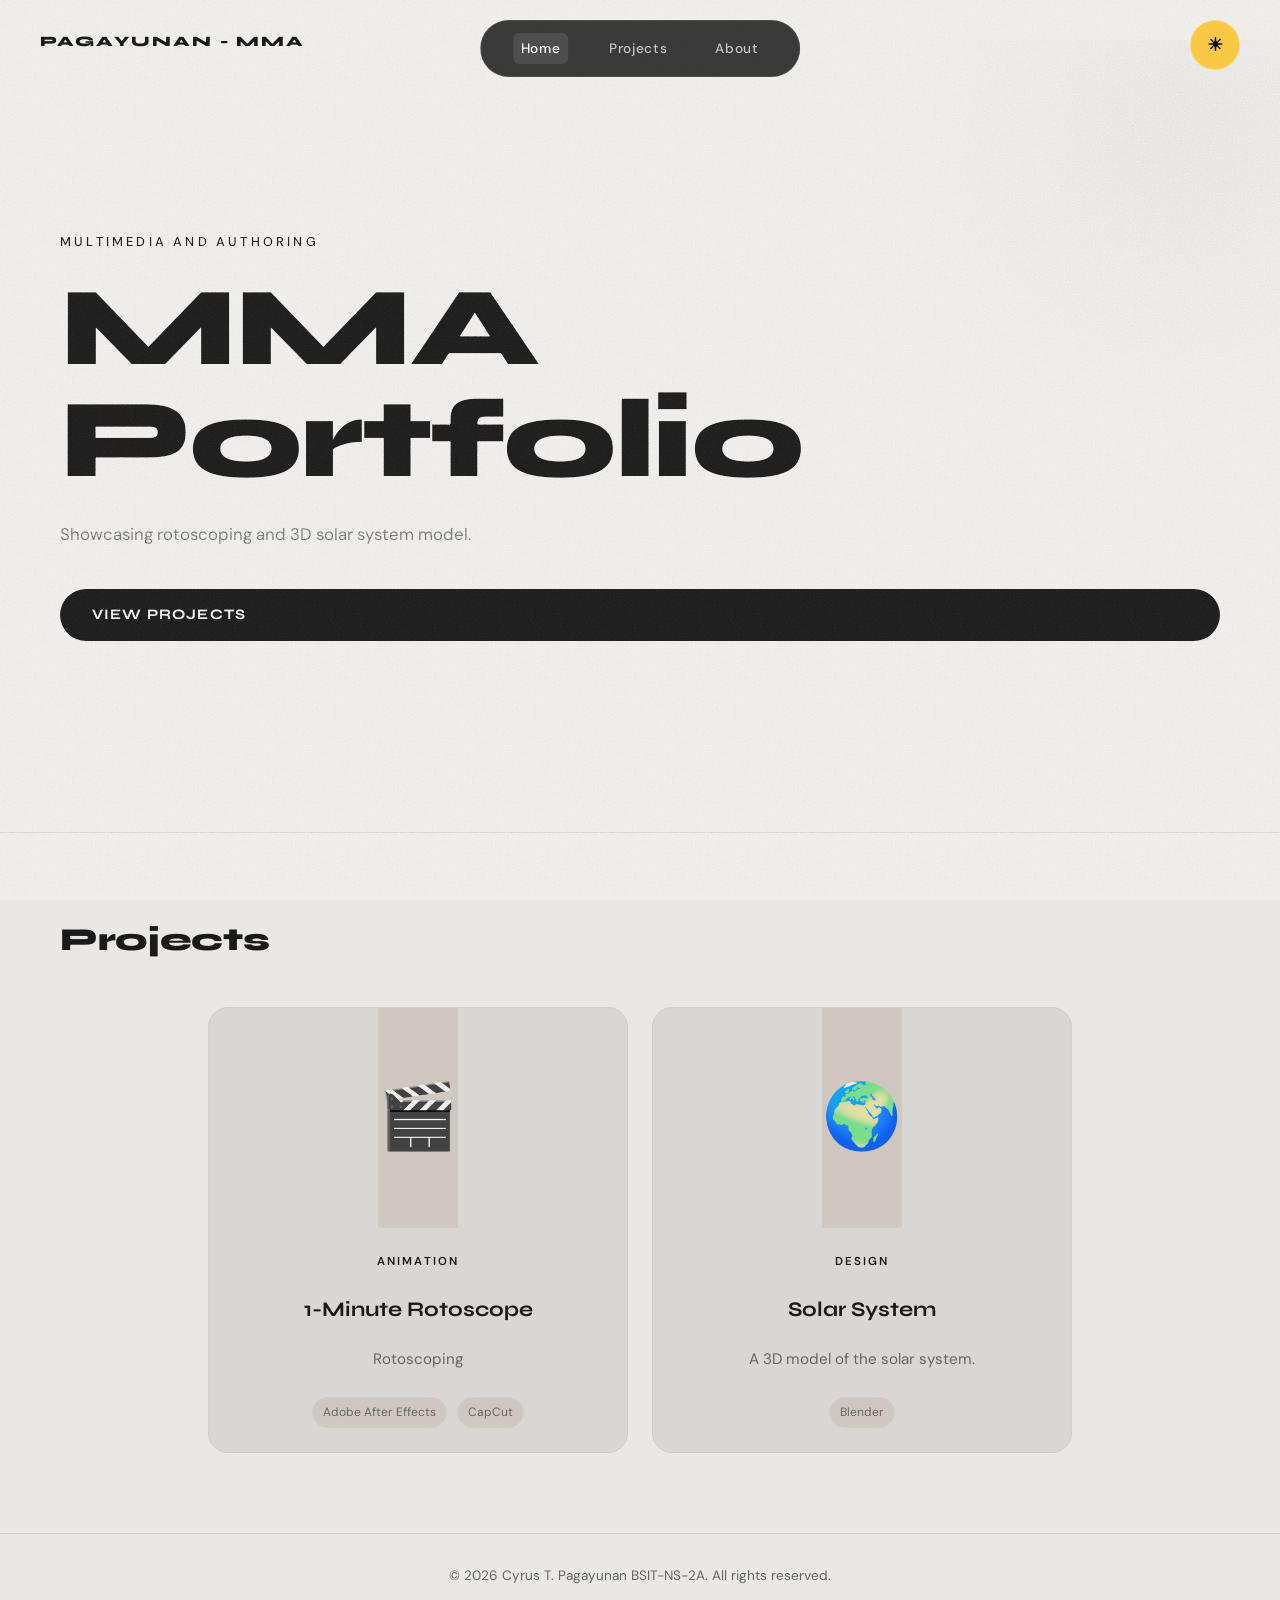
==== commit 16683a8a: "completed" ====
--- a/index.html
+++ b/index.html
@@ -22,7 +22,7 @@
 
   <!-- HERO -->
   <section class="hero">
-    <div class="hero-tag">Multimedia Arts</div>
+    <div class="hero-tag">Multimedia and Authoring</div>
     <h1 class="hero-title">MMA<br><span class="accent">Portfolio</span></h1>
     <p class="hero-sub">Showcasing rotoscoping and 3D solar system model.</p>
     <a href="#projects" class="btn-primary">View Projects</a>
@@ -42,7 +42,7 @@
           <h3>1-Minute Rotoscope</h3>
           <p>Rotoscoping</p>
           <div class="card-tools">
-            
+            <span>Adobe After Effects</span>
             <span>CapCut</span>
           
           </div>
--- a/style.css
+++ b/style.css
@@ -29,6 +29,29 @@
   to {
     opacity: 1;
     transform: translateY(0);
+  }
+}
+
+@keyframes cardSlideIn {
+  from {
+    opacity: 0;
+    transform: translateY(20px);
+  }
+  to {
+    opacity: 1;
+    transform: translateY(0);
+  }
+}
+
+@keyframes logoFloat {
+  0% {
+    transform: translateY(0px);
+  }
+  50% {
+    transform: translateY(-4px);
+  }
+  100% {
+    transform: translateY(0px);
   }
 }
 
@@ -185,8 +208,16 @@
   color: #BCCAD6;
 }
 
+body.dark .step-text {
+  color: #E5E7EB;
+}
+
 body.dark .step-text img {
   border-color: rgba(255, 255, 255, 0.12);
+}
+
+body.dark .step-item:hover .step-text {
+  background: rgba(66, 120, 255, 0.06);
 }
 
 body.dark .planet-meta .meta-item {
@@ -280,6 +311,32 @@
 body.dark .card-thumb-placeholder,
 body.dark .back-link,
 body.dark .hero-sub {
+  color: #FFFFFF;
+}
+
+body.dark .overview-section {
+  background: #141A24;
+  border-color: rgba(255, 255, 255, 0.08);
+  box-shadow: 0 2px 8px rgba(0, 0, 0, 0.2);
+}
+
+body.dark .overview-section:hover {
+  box-shadow: 0 12px 32px rgba(0, 0, 0, 0.4);
+}
+
+body.dark .overview-section h2 {
+  color: #FFFFFF;
+}
+
+body.dark .overview-section p {
+  color: #E5E7EB;
+}
+
+body.dark .tools-grid .tool-item h4 {
+  color: #BCCAD6;
+}
+
+body.dark .tools-grid .tool-item p {
   color: #E5E7EB;
 }
 
@@ -820,7 +877,7 @@
 }
 
 .orbit-stage {
-  padding: 40px 20px 0;
+  padding: 20px 20px 0;
 }
 
 .orbit-placeholder {
@@ -861,11 +918,22 @@
 }
 
 .overview-section {
-  padding: 60px 24px;
+  padding: 60px 40px;
   width: 100%;
   max-width: none;
-  margin: 0 auto;
-  border-bottom: 1px solid rgba(26, 26, 26, 0.1);
+  margin: 40px 0 60px 0;
+  background: #F4F2EE;
+  border-radius: 0;
+  border: none;
+  border-top: 1px solid rgba(26, 26, 26, 0.08);
+  border-bottom: 1px solid rgba(26, 26, 26, 0.08);
+  box-shadow: 0 2px 8px rgba(26, 26, 26, 0.04);
+  transition: all 0.4s cubic-bezier(0.4, 0, 0.2, 1);
+}
+
+.overview-section:hover {
+  box-shadow: 0 12px 32px rgba(26, 26, 26, 0.12);
+  transform: none;
 }
 
 .overview-section h2 {
@@ -873,14 +941,36 @@
   font-weight: 800;
   font-family: 'Syne', sans-serif;
   color: #1A1A1A;
-  margin-bottom: 24px;
+  margin-bottom: 32px;
 }
 
 .overview-section p {
-  margin-bottom: 24px;
-  font-size: 1.05rem;
+  margin-bottom: 16px;
+  font-size: 1rem;
   line-height: 1.8;
   color: #333;
+}
+
+.tools-grid {
+  display: grid;
+  grid-template-columns: repeat(auto-fit, minmax(200px, 1fr));
+  gap: 24px;
+  margin-top: 32px;
+}
+
+.tools-grid .tool-item h4 {
+  font-size: 0.95rem;
+  font-weight: 700;
+  margin-bottom: 8px;
+  color: #666;
+  text-transform: uppercase;
+  letter-spacing: 0.05em;
+}
+
+.tools-grid .tool-item p {
+  font-size: 0.95rem;
+  color: #333;
+  line-height: 1.6;
 }
 
 .calculator-section {
@@ -1257,18 +1347,142 @@
 }
 
 /* =============================================
-   ABOUT (index.html)
+   ABOUT (about.html)
    ============================================= */
-.about {
+.about-hero {
   padding: 80px 60px;
   border-top: 1px solid #D0CECA;
-  max-width: 700px;
-}
-
-.about-content p {
-  font-size: 1.05rem;
+  max-width: 100%;
+  display: flex;
+  flex-direction: column;
+  gap: 20px;
+}
+
+.about-hero .section-title {
+  margin-bottom: 20px;
+}
+
+.about-sections {
+  padding: 60px;
+  display: grid;
+  grid-template-columns: repeat(auto-fit, minmax(320px, 1fr));
+  gap: 28px;
+  max-width: 1400px;
+  margin: 0 auto;
+}
+
+.about-card {
+  background: #D9D7D3;
+  border: 1px solid #D0CECA;
+  border-radius: 20px;
+  padding: 36px;
+  display: flex;
+  flex-direction: column;
+  gap: 20px;
+  position: relative;
+  overflow: hidden;
+  transition: transform 0.3s ease, box-shadow 0.3s ease, border-color 0.3s ease;
+  cursor: pointer;
+  animation: cardSlideIn 0.5s ease-out forwards;
+}
+
+.about-card:nth-child(1) { animation-delay: 0.1s; }
+.about-card:nth-child(2) { animation-delay: 0.2s; }
+.about-card:nth-child(3) { animation-delay: 0.3s; }
+.about-card:nth-child(4) { animation-delay: 0.4s; }
+
+.about-card::before {
+  content: '';
+  position: absolute;
+  inset: 0;
+  border-radius: inherit;
+  box-shadow: inset 0 0 0 rgba(255, 255, 255, 0);
+  opacity: 0;
+  transition: opacity 0.3s ease;
+  pointer-events: none;
+}
+
+.about-card:hover {
+  transform: translateY(-8px);
+  border-color: #1A1A1A;
+  box-shadow: 0 28px 60px rgba(26, 26, 26, 0.14), 0 0 42px rgba(66, 120, 255, 0.18);
+}
+
+.about-card:hover::before {
+  opacity: 1;
+  box-shadow: inset 0 0 120px rgba(66, 120, 255, 0.08);
+}
+
+.about-card-title {
+  font-family: 'Syne', sans-serif;
+  font-size: 1.4rem;
+  font-weight: 700;
+  color: #1A1A1A;
+  letter-spacing: -0.01em;
+  margin: 0;
+}
+
+.about-card-text {
+  font-size: 0.95rem;
   color: #666666;
-  line-height: 1.9;
+  line-height: 1.8;
+  margin: 0;
+}
+
+.tools-grid-about {
+  display: flex;
+  flex-wrap: wrap;
+  gap: 20px;
+  justify-content: flex-start;
+  margin-top: 8px;
+}
+
+.tool-logo {
+  width: 60px;
+  height: 60px;
+  display: flex;
+  align-items: center;
+  justify-content: center;
+  cursor: pointer;
+  transition: transform 0.3s ease, filter 0.3s ease;
+  flex-shrink: 0;
+}
+
+.tool-logo img {
+  width: 100%;
+  height: 100%;
+  object-fit: contain;
+  border-radius: 8px;
+  transition: transform 0.3s ease, box-shadow 0.3s ease, filter 0.3s ease;
+}
+
+.tool-logo:hover img {
+  transform: scale(1.15);
+  box-shadow: 0 8px 24px rgba(66, 120, 255, 0.28), 0 0 20px rgba(249, 200, 70, 0.15);
+  filter: brightness(1.1);
+  animation: logoFloat 0.6s ease-in-out;
+}
+
+/* Dark mode about styles */
+body.dark .about-hero {
+  border-top-color: rgba(255, 255, 255, 0.08);
+}
+
+body.dark .about-card {
+  background: #141A24;
+  border-color: rgba(255, 255, 255, 0.08);
+}
+
+body.dark .about-card:hover {
+  border-color: #FFFFFF;
+}
+
+body.dark .about-card-title {
+  color: #F4F7FB;
+}
+
+body.dark .about-card-text {
+  color: #E5E7EB;
 }
 
 /* =============================================
@@ -1344,19 +1558,15 @@
   color: #1A1A1A;
 }
 
-.disclaimer {
-  font-size: 0.8rem;
-  color: #666666;
-  font-style: italic;
-  margin-top: 12px;
-}
-
 /* =============================================
    VIDEO SECTION
    ============================================= */
 .video-section {
   padding: 60px;
   border-bottom: 1px solid #D0CECA;
+  display: flex;
+  flex-direction: column;
+  align-items: center;
 }
 
 .video-wrapper {
@@ -1367,6 +1577,7 @@
   overflow: hidden;
   background: #CFC8C0;
   max-width: 900px;
+  width: 100%;
 }
 
 .video-wrapper iframe {
@@ -1377,37 +1588,12 @@
   border-radius: 12px;
 }
 
-.video-placeholder {
-  position: absolute;
-  top: 0; left: 0;
-  width: 100%; height: 100%;
-  display: flex;
-  align-items: center;
-  justify-content: center;
-  background: #CFC8C0;
-  border: 2px dashed #D0CECA;
-  border-radius: 12px;
-  font-size: 1.1rem;
+.disclaimer {
+  font-size: 0.8rem;
   color: #666666;
-}
-
-.video-placeholder p {
-  margin: 0;
-}
-
-/* =============================================
-   STEPS SECTION
-   ============================================= */
-.steps-section {
-  padding: 80px 60px;
-  border-bottom: 1px solid #D0CECA;
-}
-
-.steps-list {
-  display: flex;
-  flex-direction: column;
-  gap: 60px;
-  max-width: 860px;
+  font-style: italic;
+  margin-top: 16px;
+  text-align: center;
 }
 
 .step-item {
@@ -1415,6 +1601,7 @@
   grid-template-columns: 60px 1fr;
   gap: 24px;
   align-items: start;
+  cursor: pointer;
 }
 
 .step-num {
@@ -1426,18 +1613,52 @@
   user-select: none;
 }
 
+.step-text {
+  position: relative;
+  padding: 20px;
+  border-radius: 12px;
+  transition: transform 0.25s ease, box-shadow 0.25s ease, background 0.25s ease;
+  background: transparent;
+  overflow: hidden;
+}
+
+.step-text::before {
+  content: '';
+  position: absolute;
+  inset: 0;
+  border-radius: inherit;
+  background: radial-gradient(circle at top, rgba(66, 120, 255, 0.16), transparent 45%);
+  opacity: 0;
+  transition: opacity 0.25s ease;
+  pointer-events: none;
+}
+
+.step-item:hover .step-text {
+  transform: translateY(-4px);
+  box-shadow: 0 20px 50px rgba(25, 25, 25, 0.1), 0 0 35px rgba(66, 120, 255, 0.12);
+  background: rgba(66, 120, 255, 0.03);
+}
+
+.step-item:hover .step-text::before {
+  opacity: 1;
+}
+
 .step-text h3 {
   font-family: 'Syne', sans-serif;
   font-size: 1.1rem;
   font-weight: 700;
   margin-bottom: 8px;
   color: #1A1A1A;
+  position: relative;
+  z-index: 1;
 }
 
 .step-text p {
   color: #666666;
   font-size: 0.95rem;
   margin-bottom: 16px;
+  position: relative;
+  z-index: 1;
 }
 
 .step-text img {
@@ -1445,6 +1666,15 @@
   max-width: 600px;
   border: 1px solid #D0CECA;
   border-radius: 12px;
+  position: relative;
+  z-index: 1;
+}
+
+.step-text iframe {
+  width: 100%;
+  border-radius: 8px;
+  position: relative;
+  z-index: 1;
 }
 
 /* =============================================
@@ -1522,11 +1752,12 @@
 @media (max-width: 768px) {
   .navbar { padding: 16px 24px; }
   .nav-links { gap: 20px; }
-  .hero, .projects, .about, .footer,
+  .hero, .projects, .about, .about-hero, .about-sections, .footer,
   .project-hero, .video-section,
   .steps-section, .progress-section { padding-left: 24px; padding-right: 24px; }
   .step-item { grid-template-columns: 40px 1fr; }
   .step-num { font-size: 2rem; }
+  .about-sections { grid-template-columns: 1fr; }
 }
 
 /* =============================================
@@ -1575,4 +1806,393 @@
   text-transform: uppercase;
   color: #1A1A1A;
   opacity: 0.8;
+}
+
+/* =============================================
+   CAROUSEL (Steps Section)
+   ============================================= */
+.steps-carousel {
+  display: flex;
+  align-items: center;
+  justify-content: center;
+  gap: 28px;
+  max-width: 1000px;
+  margin: 0 auto;
+}
+
+.carousel-arrow {
+  flex-shrink: 0;
+  width: 50px;
+  height: 50px;
+  border-radius: 50%;
+  border: 2px solid #D0CECA;
+  background: transparent;
+  color: #1A1A1A;
+  font-size: 1.3rem;
+  cursor: pointer;
+  transition: all 0.25s ease;
+  display: flex;
+  align-items: center;
+  justify-content: center;
+  font-weight: 700;
+}
+
+.carousel-arrow:hover {
+  background: #1A1A1A;
+  color: #EAE8E4;
+  transform: scale(1.1);
+  box-shadow: 0 8px 24px rgba(26, 26, 26, 0.15);
+}
+
+.carousel-container {
+  flex: 1;
+  max-width: 700px;
+}
+
+.step-counter {
+  font-family: 'Syne', sans-serif;
+  font-size: 0.85rem;
+  letter-spacing: 0.15em;
+  text-transform: uppercase;
+  color: #666666;
+  margin-bottom: 16px;
+  font-weight: 600;
+}
+
+.step-counter span {
+  font-size: 1.2rem;
+  color: #1A1A1A;
+  font-weight: 800;
+}
+
+.carousel-viewport {
+  overflow: hidden;
+  border-radius: 16px;
+  height: 600px;
+  position: relative;
+}
+
+.steps-track {
+  display: flex;
+  flex-direction: column;
+  transition: transform 0.5s cubic-bezier(0.4, 0, 0.2, 1);
+  height: 100%;
+}
+
+.step-card {
+  flex: 0 0 100%;
+  min-height: 100%;
+  padding: 32px;
+  background: #F4F2EE;
+  border: 1px solid rgba(26, 26, 26, 0.08);
+  border-radius: 16px;
+  animation: slideUp 0.5s cubic-bezier(0.4, 0, 0.2, 1);
+  display: flex;
+  flex-direction: column;
+  justify-content: flex-start;
+}
+
+@keyframes slideUp {
+  from {
+    opacity: 0;
+    transform: translateY(20px);
+  }
+  to {
+    opacity: 1;
+    transform: translateY(0);
+  }
+}
+
+.step-card h3 {
+  font-family: 'Syne', sans-serif;
+  font-size: 1.3rem;
+  font-weight: 700;
+  margin-bottom: 12px;
+  color: #1A1A1A;
+}
+
+.step-card p {
+  color: #666666;
+  font-size: 0.95rem;
+  margin-bottom: 20px;
+  line-height: 1.6;
+}
+
+.step-card img {
+  width: 100%;
+  border-radius: 12px;
+  border: 1px solid #D0CECA;
+  margin-top: 16px;
+}
+
+.step-card iframe {
+  width: 100%;
+  border-radius: 12px;
+  margin-top: 16px;
+  display: block;
+}
+
+body.dark .carousel-arrow {
+  border-color: rgba(255, 255, 255, 0.2);
+  color: #E5E7EB;
+}
+
+body.dark .carousel-arrow:hover {
+  background: #E5E7EB;
+  color: #0D1117;
+}
+
+body.dark .step-counter {
+  color: #8B96A4;
+}
+
+body.dark .step-counter span {
+  color: #E5E7EB;
+}
+
+body.dark .step-card {
+  background: #141A24;
+  border-color: rgba(255, 255, 255, 0.08);
+}
+
+body.dark .step-card h3 {
+  color: #E5E7EB;
+}
+
+body.dark .step-card p {
+  color: #8B96A4;
+}
+
+body.dark .step-card img {
+  border-color: rgba(255, 255, 255, 0.1);
+}
+
+/* =============================================
+   EXPLORE MORE PROJECTS
+   ============================================= */
+.explore-section {
+  padding: 40px 60px;
+  background: linear-gradient(135deg, #1A1A1A 0%, #2A2A2A 100%);
+  text-align: center;
+  border-radius: 16px;
+  margin: 0 60px 60px;
+}
+
+.explore-section h2 {
+  font-family: 'Syne', sans-serif;
+  font-size: 1.6rem;
+  font-weight: 800;
+  color: #EAE8E4;
+  margin-bottom: 8px;
+}
+
+.explore-section p {
+  font-size: 0.9rem;
+  color: #BCCAD6;
+  max-width: 500px;
+  margin: 0 auto 20px;
+}
+
+.explore-buttons {
+  display: flex;
+  justify-content: center;
+  gap: 12px;
+  flex-wrap: wrap;
+}
+
+.explore-btn {
+  display: inline-flex;
+  align-items: center;
+  gap: 8px;
+  padding: 10px 24px;
+  border-radius: 100px;
+  font-family: 'Syne', sans-serif;
+  font-weight: 700;
+  font-size: 0.85rem;
+  letter-spacing: 0.08em;
+  transition: all 0.25s ease;
+  text-decoration: none;
+}
+
+.explore-primary {
+  background: #EAE8E4;
+  color: #1A1A1A;
+  border: 2px solid #EAE8E4;
+}
+
+.explore-primary:hover {
+  transform: translateY(-3px);
+  box-shadow: 0 12px 30px rgba(234, 232, 228, 0.25);
+  background: #F4F2EE;
+}
+
+.explore-secondary {
+  background: transparent;
+  color: #EAE8E4;
+  border: 2px solid #D0CECA;
+}
+
+.explore-secondary:hover {
+  background: rgba(234, 232, 228, 0.1);
+  border-color: #EAE8E4;
+  transform: translateY(-3px);
+}
+
+body.dark .explore-section {
+  background: linear-gradient(135deg, #1A1A1A 0%, #2A2A2A 100%);
+}
+
+body.dark .explore-section h2 {
+  color: #EAE8E4;
+}
+
+body.dark .explore-section p {
+  color: #BCCAD6;
+}
+
+/* =============================================
+   DOWNLOAD SECTION (solarsystem.html)
+   ============================================= */
+.download-section {
+  padding: 40px 60px;
+  background: linear-gradient(135deg, #1A1A1A 0%, #2A2A2A 100%);
+  text-align: center;
+  border-radius: 16px;
+  margin: 0 60px 60px;
+}
+
+.download-section h2 {
+  font-family: 'Syne', sans-serif;
+  font-size: 1.6rem;
+  font-weight: 800;
+  color: #EAE8E4;
+  margin-bottom: 8px;
+}
+
+.download-section p {
+  font-size: 0.9rem;
+  color: #BCCAD6;
+  max-width: 500px;
+  margin: 0 auto 20px;
+}
+
+.download-buttons {
+  display: flex;
+  justify-content: center;
+  gap: 12px;
+  flex-wrap: wrap;
+}
+
+.download-btn {
+  display: inline-flex;
+  align-items: center;
+  gap: 8px;
+  padding: 10px 24px;
+  border-radius: 100px;
+  font-family: 'Syne', sans-serif;
+  font-weight: 700;
+  font-size: 0.85rem;
+  letter-spacing: 0.08em;
+  transition: all 0.25s ease;
+  text-decoration: none;
+  border: none;
+  cursor: pointer;
+}
+
+.download-primary {
+  background: #EAE8E4;
+  color: #1A1A1A;
+  border: 2px solid #EAE8E4;
+}
+
+.download-primary:hover {
+  transform: translateY(-3px);
+  box-shadow: 0 12px 30px rgba(234, 232, 228, 0.25);
+  background: #F4F2EE;
+}
+
+.download-secondary {
+  background: transparent;
+  color: #EAE8E4;
+  border: 2px solid #D0CECA;
+}
+
+.download-secondary:hover {
+  background: rgba(234, 232, 228, 0.1);
+  border-color: #EAE8E4;
+  transform: translateY(-3px);
+}
+
+body.dark .download-section {
+  background: linear-gradient(135deg, #1A1A1A 0%, #2A2A2A 100%);
+}
+
+body.dark .download-section h2 {
+  color: #EAE8E4;
+}
+
+body.dark .download-section p {
+  color: #BCCAD6;
+}
+
+@media (max-width: 768px) {
+  .download-section {
+    padding: 30px 24px;
+    margin: 0 24px 60px;
+  }
+
+  .download-section h2 {
+    font-size: 1.2rem;
+  }
+
+  .download-section p {
+    font-size: 0.8rem;
+  }
+
+  .download-buttons {
+    gap: 8px;
+  }
+
+  .download-btn {
+    padding: 8px 18px;
+    font-size: 0.75rem;
+  }
+}
+
+@media (max-width: 768px) {
+  .explore-section {
+    padding: 30px 24px;
+    margin: 0 24px 60px;
+  }
+
+  .explore-section h2 {
+    font-size: 1.2rem;
+  }
+
+  .explore-section p {
+    font-size: 0.8rem;
+  }
+
+  .explore-buttons {
+    gap: 8px;
+  }
+
+  .explore-btn {
+    padding: 8px 18px;
+    font-size: 0.75rem;
+  }
+
+  .steps-carousel {
+    gap: 16px;
+  }
+
+  .carousel-arrow {
+    width: 40px;
+    height: 40px;
+    font-size: 1rem;
+  }
+
+  .carousel-viewport {
+    height: 500px;
+  }
 }
